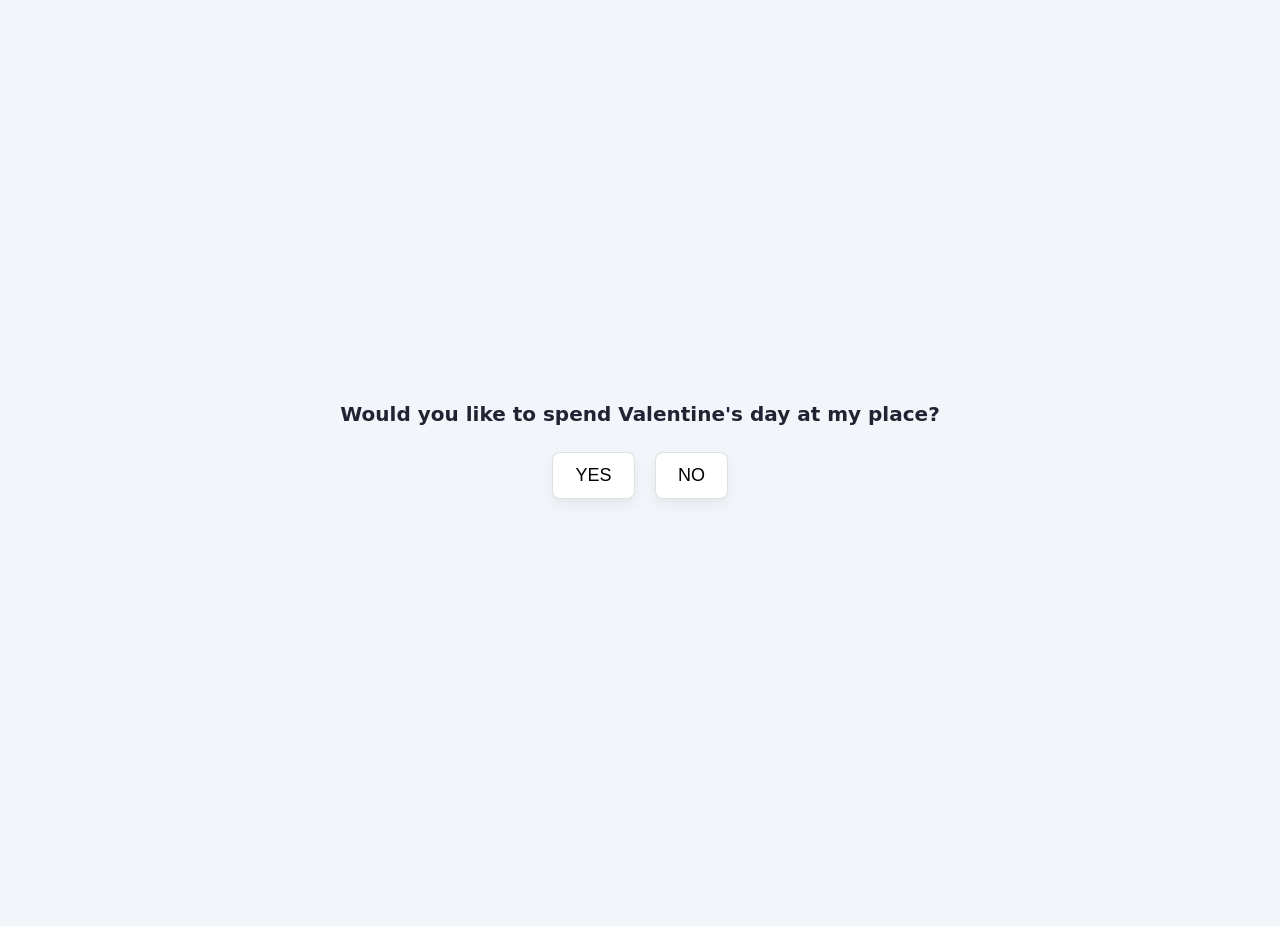
==== index.html @ cee189c0 "TEST 9" ====
<!doctype html>
<html lang="en">
<head>
    <meta charset="utf-8" />
    <meta name="viewport" content="width=device-width,initial-scale=1" />
    <title>Emma</title>
    <style>
        html,body { height:100%; margin:0; }
        body {
            display:flex;
            align-items:center;
            justify-content:center;
            font-family:system-ui,-apple-system,Segoe UI,Roboto,"Helvetica Neue",Arial;
            background:#f2f6fa;
        }

        /* center container */
        .center {
            display:flex;
            gap:20px;
            align-items:center;
            justify-content:center;
        }

        /* make the top-level app stack vertically so the question sits above the buttons */
        #app.center { flex-direction: column; }

        /* question text above the buttons */
        .question {
            font-size:20px;
            font-weight:600;
            color:#223;
            text-align:center;
            margin-bottom:6px;
        }

        /* RSVP button inside the envelope message — smaller and centered */
        #left .envelope-msg .rsvp-btn {
            display: inline-block;
            margin: 0;
            padding: 6px 10px;
            font-size: 13px;
            line-height: 1;
            background: linear-gradient(180deg,#ff4d88,#ff165f);
            color: white;
            border-radius: 8px;
            text-decoration: none;
            font-weight: 700;
            box-shadow: 0 6px 14px rgba(0,0,0,0.12);
            transition: transform 140ms ease, opacity 140ms ease;
            width: max-content;
            text-align: center;
        }
        #left .envelope-msg .rsvp-btn:hover { transform: translateY(-2px); opacity: 0.98; }

        /* next page button placed next to RSVP — secondary style */
        #left .envelope-msg .next-btn {
            display: inline-block;
            margin: 0;
            padding: 6px 10px;
            font-size: 13px;
            line-height: 1;
            background: #fff;
            color: #333;
            border-radius: 8px;
            text-decoration: none;
            font-weight: 700;
            box-shadow: 0 6px 14px rgba(0,0,0,0.06);
            transition: transform 120ms ease, opacity 120ms ease;
            border: 1px solid rgba(0,0,0,0.06);
            cursor: pointer;
        }
        #left .envelope-msg .next-btn:hover { transform: translateY(-2px); }

    /* write-in area hidden by default, revealed when 'Next' is clicked */
    #left .envelope-msg .writein-row { display:none; margin-top:8px; }

    /* compact state: hide all envelope content except the write-in row */
    #left .envelope-msg.compact > :not(.writein-row) { display: none !important; }
    #left .envelope-msg.compact .writein-row { display: block !important; }
        #left .envelope-msg textarea.writein-input {
            width: 80%;
            min-height: 64px;
            resize: vertical;
            padding:8px 10px;
            font-size:13px;
            border-radius:8px;
            border:1px solid rgba(0,0,0,0.08);
            box-shadow: 0 6px 18px rgba(0,0,0,0.04) inset;
            font-family: inherit;
        }

    /* time picker inside the envelope */
    #left .envelope-msg .rsvp-row { display:block; margin:8px auto 0; text-align:center; }

    /* actions (RSVP + Next) side-by-side: RSVP left, Next right */
    #left .envelope-msg .rsvp-actions { display:flex; gap:8px; justify-content:space-between; align-items:center; margin-top:10px; width:100%; }
        #left .envelope-msg label.rsvp-label { display:block; font-size:13px; color:#333; margin-bottom:6px; text-align: left;}
        #left .envelope-msg input[type="time"] {
            display:inline-block;
            padding:6px 10px;
            font-size:13px;
            border-radius:6px;
            border:1px solid rgba(0,0,0,0.12);
            background: white;
            box-shadow: 0 4px 10px rgba(0,0,0,0.04);
        }

        /* tighten list indentation inside the envelope so bullets don't sit too far right */
        #left .envelope-msg ul {
            padding-left: 18px; /* smaller than browser default */
            margin: 8px 0;
            list-style-position: outside;
        }
        #left .envelope-msg li {
            margin-bottom: 6px;
        }

        button {
            padding:12px 22px;
            font-size:18px;
            border-radius:8px;
            border:1px solid rgba(0,0,0,0.12);
            background:white;
            cursor:pointer;
            box-shadow:0 6px 14px rgba(0,0,0,0.06);
        }

        /* left button grow states: will grow as the right button shrinks */
        #left {
            transition: transform 200ms ease;
            position: relative;
            overflow: visible;
        }
        #left.grow-1 { transform: scale(2.00); }
        #left.grow-2 { transform: scale(3.00); }
        #left.grow-3 { transform: scale(4.00); }

    /* when fixed to the center, combine translate + scale so the button truly centers */
    #left.fixed-center { position: fixed !important; left: 50% !important; top: 50% !important; z-index: 9999; }
    #left.fixed-center.grow-1 { transform: translate(-50%, -50%) scale(2.00); }
    #left.fixed-center.grow-2 { transform: translate(-50%, -50%) scale(3.00); }
    #left.fixed-center.grow-3 { transform: translate(-50%, -50%) scale(4.00); }

        /* envelope transform when clicked — improved visuals (flap + paper) */
        #left {
            /* 3D space for flap flip */
            perspective: 800px;
            transform-style: preserve-3d;
        }

        #left.envelope {
            /* stronger, higher-contrast pink gradient */
            background: linear-gradient(180deg,#ff4d88,#ff165f);
            color: white;
            box-shadow: 0 10px 30px rgba(0,0,0,0.12);
        }

        /* flap (top) — flips open with rotateX */
        #left.envelope::before {
            /* brighter flap highlight to contrast with the darker pink */
            content: '';
            position: absolute;
            left: 0;
            top: 0;
            width: 100%;
            height: 52%;
            transform-origin: center top;
            transform: rotateX(0deg);
            transition: transform 450ms cubic-bezier(.2,.8,.2,1);
            pointer-events: none;
            z-index: 3;
            backface-visibility: hidden;
        }
        #left.envelope.open::before {
            transform: rotateX(-180deg) translateY(-6%);
        }

        /* front V fold to suggest envelope shape */
        #left.envelope::after {
            /* more visible V-fold to read as an envelope */
            content: '';
            position: absolute;
            left: 0;
            top: 36%;
            width: 100%;
            height: 64%;
            background: rgba(255,255,255,0.12);
            clip-path: polygon(0 0, 50% 30%, 100% 0, 100% 100%, 0 100%);
            z-index: 2;
            pointer-events: none;
        }

        /* the 'paper' inside the envelope */
        #left .envelope-msg {
            position: absolute;
            left: 50%;
            /* keep the paper lower while closed so it doesn't show as a white box over the fold */
            top: 74%;
            transform: translate(-50%, -10%);
            opacity: 0;
            transition: opacity 300ms ease, transform 300ms ease, top 300ms ease;
            font-weight: 450;
            letter-spacing: 0.2px;
            background: #fffefc; /* slightly warm white */
            color: #111;
            padding: 8px 12px; /* reduced horizontal padding to remove excess whitespace */
            border-radius: 10px;
            width: 92%; /* make the paper take more of the envelope width */
            text-align: center;
            box-shadow: 0 12px 30px rgba(0,0,0,0.18);
            z-index: 1;
            border: 1px solid rgba(0,0,0,0.06);
        }
        #left.envelope.open .envelope-msg {
            opacity: 1;
            top: 60%;
            text-align: left;
            font-size:12px;
            transform: translate(-50%, -42%);
        }

        /* center the paper when the envelope is fixed to the center of the screen */
        #left.fixed-center.envelope.open .envelope-msg {
            left: 50%;
            top: 50%;
            transform: translate(-50%, -50%);
            text-align: left;
        }

        #left .btn-label { display: inline-block; transition: opacity 120ms linear; }
        #left.envelope .btn-label { opacity: 0; }

        /* hide/animate the NO button when needed */
        .hidden {
            opacity: 0;
            transform: scale(0.8);
            pointer-events: none;
            transition: opacity 220ms ease, transform 220ms ease;
        }

        /* tune envelope size/spacing */
        #left.envelope {
            padding: 10px 14px; /* reduced padding so envelope sits closer to the edges */
            min-width: 120px;
            min-height: 72px;
            display: inline-flex;
            align-items: center;
            justify-content: center;
        }

        /* main image (replace src in the HTML to change the image) */
        #mainImage {
            display:block;
            max-width:360px;
            width:100%;
            height:auto;
            border-radius:12px;
            box-shadow:0 8px 24px rgba(0,0,0,0.08);
            margin-bottom:18px;
        }

        /* shrink animation: three visible steps then disappear (using transitions so each click advances)
           also allow smooth teleporting by transitioning left/top when the button becomes fixed */
        #right {
            transition: transform 250ms ease, opacity 250ms ease, left 200ms ease, top 200ms ease;
            will-change: transform, left, top, opacity;
        }

        /* per-click shrink states */
        #right.shrink-1 { transform: scale(0.75); opacity: 1; }
        #right.shrink-2 { transform: scale(0.5);  opacity: 1; }
        #right.shrink-3 { transform: scale(0);    opacity: 0; pointer-events: none; }

        /* full-screen message */
        .message {
            height:100vh;
            display:flex;
            align-items:center;
            justify-content:center;
            font-size:64px;
        }

        /* Responsive adjustments: reduce envelope growth and constrain widths on small screens */
        @media (max-width: 520px) {
            /* cap the envelope size so it doesn't overflow the viewport when scaled */
            #left.envelope { min-width: 150px; padding: 12px 16px; }

            /* make the grow steps much smaller on mobile */
            #left.grow-1 { transform: scale(1.15); }
            #left.grow-2 { transform: scale(1.5); }
            #left.grow-3 { transform: scale(1.9); }

            /* fixed-center variants on mobile */
            #left.fixed-center.grow-1 { transform: translate(-50%, -50%) scale(1.15); }
            #left.fixed-center.grow-2 { transform: translate(-50%, -50%) scale(1.5); }
            #left.fixed-center.grow-3 { transform: translate(-50%, -50%) scale(1.9); }

            /* keep the paper inside the envelope narrower and readable */
            #left .envelope-msg { width: 90%; font-size:13px; }

            /* reduce left/right margin so the envelope can come closer to the edge */
            body { padding: 4px; box-sizing: border-box; }
        }
        /* Rose confetti styles */
        .rose-confetti {
            position: fixed;
            pointer-events: none;
            z-index: 10001;
            will-change: transform, opacity, left, top;
            display: inline-block;
            user-select: none;
            transform-origin: center;
            /* two animations: fall (vertical + fade) and spin/drift */
            animation-name: rose-fall, rose-spin;
            animation-timing-function: cubic-bezier(.22,.9,.35,1), linear;
            animation-iteration-count: 1, infinite;
            animation-fill-mode: forwards;
        }

        @keyframes rose-fall {
            0% { opacity: 1; transform: translateY(0) scale(1); }
            60% { opacity: 1; }
            100% { opacity: 0; transform: translateY(110vh) scale(0.8); }
        }

        @keyframes rose-spin {
            0% { transform: rotate(0deg); }
            100% { transform: rotate(360deg); }
        }
    </style>
</head>
<body>
    <div id="app" class="center">
        <div class="question">Would you like to spend Valentine&apos;s day at my place?</div>
        <div class="center">
            <button id="left" type="button">
                <span class="btn-label">YES</span>
                <div class="envelope-msg"><div class="envelope-body">Dear Emma,<br><br>Agenda:<ul><li>Sushi Making</li><li>Tiramisu Lesson</li><li>Lego's</li><li>Jackbox</li><li>Movie Night</li></ul><br><span style="font-weight:600; display:block; margin-top:8px;">-Dylan</span></div>
                    <div class="rsvp-row">
                        <label class="rsvp-label" for="rsvp-time">Arrival time<br>(Feb 14, 2026):</label>
                        <input id="rsvp-time" type="time" name="rsvp-time" />
                    </div>
                    <div class="rsvp-actions">
                        <a class="rsvp-btn" href="mailto:dylan.scheidegg123@gmail.com?subject=Valentine%27s%20Day%20RSVP" target="_blank" rel="noopener">RSVP</a>
                        <a class="next-btn" href="#" role="button">Next</a>
                    </div>

                    <div class="writein-row" style="display:none">
                        <label class="rsvp-label" for="write-in">Write-in (optional):</label>
                        <textarea id="write-in" class="writein-input" placeholder="Add a note or special request..."></textarea>
                        <div class="writein-actions" style="margin-top:8px; display:flex; gap:8px; justify-content:space-between; align-items:center;">
                            <a class="back-btn next-btn" href="#" role="button">Back</a>
                            <a
                                class="rsvp-btn"
                                href="mailto:dylan.scheidegg123@gmail.com
                                    ?subject=Valentine%27s%20Day%20RSVP
                                    &body=Hi%20Dylan%2C%0A%0AI%27m%20in%20for%20Valentine%27s%20Day.%0A%0ALet%20me%20know%20the%20details.%0A"
                                target="_blank"
                                rel="noopener"
                                >
                                RSVP
                            </a>
                        </div>
                    </div>
                    
                </div>
            </button>
            <button id="right" type="button">NO</button>
        </div>
    </div>

    <script>
        const rightBtn = document.getElementById('right');
        const leftBtn = document.getElementById('left');
        const app = document.getElementById('app');

        // Left button: first click turns it into an envelope and hides NO; subsequent clicks toggle open/close
        leftBtn.addEventListener('click', (ev) => {
            // If not yet an envelope, initialize envelope state and hide NO
            if (!leftBtn.classList.contains('envelope')) {

                // remove the NO button from the DOM immediately so YES can grow
                if (rightBtn && rightBtn.parentNode) rightBtn.parentNode.removeChild(rightBtn);

                // remove the question text so the envelope can center on the page
                const q = document.querySelector('.question');
                if (q && q.parentNode) q.parentNode.removeChild(q);

                // make the left button look like an envelope
                leftBtn.classList.add('envelope');

                // fix the envelope to the center of the viewport and ensure it always goes to the max grow state
                leftBtn.classList.add('fixed-center');
                leftBtn.classList.remove('grow-1', 'grow-2', 'grow-3');
                leftBtn.classList.add('grow-3');

                return;
            }

            // already an envelope -> ensure NO is gone, remove question, fix to center, grow to max, then toggle open/close
            if (rightBtn && rightBtn.parentNode) rightBtn.parentNode.removeChild(rightBtn);

            const q2 = document.querySelector('.question');
            if (q2 && q2.parentNode) q2.parentNode.removeChild(q2);

            // keep the envelope fixed to the center
            leftBtn.classList.add('fixed-center');

            leftBtn.classList.remove('grow-1', 'grow-2', 'grow-3');
            leftBtn.classList.add('grow-3');
            leftBtn.classList.toggle('open');
        });

        // Track how many times the right button was clicked
        let rightClicks = 0;

        rightBtn.addEventListener('click', () => {
            // ignore further clicks after the button has been removed
            if (rightClicks >= 3) return;

            rightClicks += 1;

            // remove any previous shrink classes and add the new one
            rightBtn.classList.remove('shrink-1', 'shrink-2', 'shrink-3');
            rightBtn.classList.add(`shrink-${rightClicks}`);

            // teleport the button to a random position in the viewport
            (function teleport(btn) {
                const vw = Math.max(document.documentElement.clientWidth, window.innerWidth || 0);
                const vh = Math.max(document.documentElement.clientHeight, window.innerHeight || 0);
                const rect = btn.getBoundingClientRect();

                // small padding so the button doesn't stick to the edges
                const pad = 12;
                const maxLeft = Math.max(0, vw - rect.width - pad);
                const maxTop = Math.max(0, vh - rect.height - pad);

                const targetLeft = Math.floor(pad + Math.random() * maxLeft);
                const targetTop = Math.floor(pad + Math.random() * maxTop);

                // convert current absolute position for a smooth jump-to-new-position animation
                // switch to fixed positioning so it's positioned relative to the viewport
                const currentLeft = rect.left;
                const currentTop = rect.top;

                // apply initial fixed position at current location to avoid layout jump
                btn.style.position = 'fixed';
                btn.style.left = `${currentLeft}px`;
                btn.style.top = `${currentTop}px`;

                // force a frame so the browser registers the starting position
                requestAnimationFrame(() => {
                    // animate to the new random position
                    btn.style.left = `${targetLeft}px`;
                    btn.style.top = `${targetTop}px`;
                });
            })(rightBtn);

            // make the left (YES) button grow in steps to mirror the right button shrinking
            leftBtn.classList.remove('grow-1', 'grow-2', 'grow-3');
            leftBtn.classList.add(`grow-${rightClicks}`);

            // No final message needed when NO disappears; the shrink classes and pointer-events handle visibility.
        });

            // RSVP time picker + write-in -> swap actions <-> writein row and update mailto for the currently visible RSVP button
            (function bindRsvpTime() {
                const timeInput = document.getElementById('rsvp-time');
                const nextBtn = document.querySelector('.next-btn');
                const rsvpActions = document.querySelector('.rsvp-actions');
                const writeInRow = document.querySelector('.writein-row');
                const writeInInput = document.getElementById('write-in');
                const baseTo = 'dylan.scheidegg123@gmail.com';
                const dateText = 'Feb 14, 2026';

                if (!timeInput || !rsvpActions || !writeInRow) return;

                function formatTo12Hour(t) {
                    if (!t) return '';
                    const parts = t.split(':');
                    if (parts.length < 2) return t;
                    let hh = parseInt(parts[0], 10);
                    const mm = parts[1];
                    const ampm = hh >= 12 ? 'PM' : 'AM';
                    hh = hh % 12;
                    if (hh === 0) hh = 12;
                    return `${hh}:${mm} ${ampm}`;
                }

                function updateHref() {
                    // always target the currently visible RSVP button
                    const rsvpLink = document.querySelector('.rsvp-btn');
                    if (!rsvpLink) return;

                    const t = timeInput.value; // format HH:MM (24-hour)
                    let subject = `Valentine's Day RSVP - ${dateText}`;
                    let bodyParts = [];

                    if (t) {
                        const friendly = formatTo12Hour(t);
                        subject += ` at ${friendly}`;
                        bodyParts.push(`Arrival time: ${friendly}`);
                    } else {
                        bodyParts.push('Arrival time: (not specified)');
                    }

                    const writeText = writeInInput ? writeInInput.value.trim() : '';
                    if (writeText) bodyParts.push('Note: ' + writeText);

                    let body = `Hi Dylan,\r\n\r\nI'd like to RSVP for ${dateText}.\r\n`;
                    body += bodyParts.join('\r\n');
                    body += '\r\n\r\nThanks,\r\n(Your name)';

                    const href = `mailto:${baseTo}?subject=${encodeURIComponent(subject)}&body=${encodeURIComponent(body)}`;
                    rsvpLink.setAttribute('href', href);
                }

                // initialize
                updateHref();

                // prevent interactive controls from bubbling to the envelope button
                ['click','mousedown','touchstart','focus'].forEach(evt => {
                    timeInput.addEventListener(evt, (e) => e.stopPropagation());
                    if (writeInInput) writeInInput.addEventListener(evt, (e) => e.stopPropagation());
                    if (nextBtn) nextBtn.addEventListener(evt, (e) => e.stopPropagation());
                });

                // Next -> switch envelope into compact state (show only write-in row)
                const envelopeMsg = document.querySelector('#left .envelope-msg');
                if (nextBtn && envelopeMsg) {
                    nextBtn.addEventListener('click', (e) => {
                        e.stopPropagation();
                        envelopeMsg.classList.add('compact');
                        // ensure write-in row is visible and focus textarea
                        writeInRow.style.display = 'block';
                        if (writeInInput) writeInInput.focus();
                    });
                }

                // Back button inside writeInRow - exit compact state and restore full message
                const backBtn = writeInRow.querySelector('.back-btn');
                if (backBtn && envelopeMsg) {
                    backBtn.addEventListener('click', (e) => {
                        e.preventDefault();
                        e.stopPropagation();
                        envelopeMsg.classList.remove('compact');
                        // hide the write-in area and remove focus from the textarea
                        try { writeInRow.style.display = 'none'; } catch (err) { /* ignore */ }
                        if (writeInInput) writeInInput.blur();
                        // small delay to allow DOM/CSS to settle then update href
                        setTimeout(() => updateHref(), 10);
                    });
                }

                // update as user edits
                timeInput.addEventListener('input', updateHref);
                if (writeInInput) writeInInput.addEventListener('input', updateHref);

                // delegated: ensure latest value is applied right before opening mail client and don't let the click toggle the envelope
                document.addEventListener('click', (e) => {
                    const target = e.target;
                    if (target && target.classList && target.classList.contains('rsvp-btn')) {
                        e.stopPropagation();
                        updateHref();
                    }
                }, true);
            })();

        // Helper: remove near-white background from an <img> by drawing it to a canvas
        // - img: HTMLImageElement
        // - tolerance: 0..255 (pixels with r,g,b >= tolerance will be made transparent)
        function removeWhiteBackground(img, tolerance = 250) {
            // Create a canvas at image's natural size
            const canvas = document.createElement('canvas');
            const w = img.naturalWidth || img.width;
            const h = img.naturalHeight || img.height;
            if (!w || !h) return;
            canvas.width = w;
            canvas.height = h;
            const ctx = canvas.getContext('2d');

            // If the image is cross-origin without CORS headers, this will throw when reading pixels
            ctx.drawImage(img, 0, 0, w, h);

            // Try reading pixel data
            let imageData;
            try {
                imageData = ctx.getImageData(0, 0, w, h);
            } catch (e) {
                // canvas is tainted (CORS) or another error; rethrow so caller can handle/log
                throw e;
            }

            const data = imageData.data;
            const t = Math.max(0, Math.min(255, tolerance));

            // Iterate pixels and make near-white pixels transparent
            for (let i = 0; i < data.length; i += 4) {
                const r = data[i];
                const g = data[i + 1];
                const b = data[i + 2];
                const a = data[i + 3];

                // only affect sufficiently opaque pixels
                if (a > 10 && r >= t && g >= t && b >= t) {
                    data[i + 3] = 0; // set alpha to 0
                }
            }

            ctx.putImageData(imageData, 0, 0);

            // Replace the image src with the processed data URL (PNG preserves alpha)
            img.src = canvas.toDataURL('image/png');
        }

        // --- Confetti-style petals (roses & hearts) ---
        // Create many small pieces that behave like confetti: initial burst, gravity, wind, sway and spin
        function launchRoses(count = 48) {
            const emojis = ['🌹', '💖', '💘', '🌺', '💕', '🌸'];
            const colors = ['#ff2d6f', '#b83df6', '#ff9ac1', '#ffdaea'];
            const container = document.body;

            const vw = Math.max(document.documentElement.clientWidth, window.innerWidth || 0);
            const vh = Math.max(document.documentElement.clientHeight, window.innerHeight || 0);
            const centerX = vw / 2;
            const baseY = Math.max(8, vh * 0.45);

            for (let i = 0; i < count; i++) {
                const span = document.createElement('span');
                span.className = 'rose-confetti';
                span.textContent = emojis[Math.floor(Math.random() * emojis.length)];

                // initial position near envelope center
                const startX = Math.max(8, Math.min(vw - 24, centerX + (Math.random() - 0.5) * (vw * 0.18)));
                const startY = baseY + (Math.random() - 0.5) * 60;

                // initial velocity (throw outward/upward)
                const angle = -Math.PI / 2 + (Math.random() - 0.5) * Math.PI / 1.4; // mostly upward
                const speed = 300 + Math.random() * 700; // px/sec
                let vx = Math.cos(angle) * speed;
                let vy = Math.sin(angle) * speed;

                // gravity and wind
                const gravity = 900 + Math.random() * 600; // px/sec^2
                const wind = (Math.random() - 0.5) * 120; // px/sec average horizontal drift

                // spin and sway
                const spin = (Math.random() - 0.5) * 720; // deg/sec
                const swayFreq = 2 + Math.random() * 6;
                const swayAmp = 8 + Math.random() * 18;
                const swayPhase = Math.random() * Math.PI * 2;

                // visual
                const baseSize = 10 + Math.random() * 26;
                const initScale = 0.7 + Math.random() * 1.1;
                const initialRotate = Math.floor(Math.random() * 360);
                span.style.position = 'fixed';
                span.style.left = '0px';
                span.style.top = '0px';
                span.style.pointerEvents = 'none';
                span.style.zIndex = '10001';
                span.style.fontSize = `${baseSize}px`;
                span.style.transform = `translate(${startX}px, ${startY}px) rotate(${initialRotate}deg) scale(${initScale})`;
                span.style.textShadow = `0 1px 4px ${colors[Math.floor(Math.random() * colors.length)]}55`;
                span.style.willChange = 'transform, opacity';
                span.style.animation = 'none'; // disable old CSS animation

                container.appendChild(span);

                const birth = performance.now() + Math.random() * 120; // slight stagger

                function frame(now) {
                    const t = (now - birth) / 1000; // seconds
                    if (t < 0) {
                        requestAnimationFrame(frame);
                        return;
                    }

                    // integrate position
                    const x = startX + vx * t + wind * t;
                    const y = startY + vy * t + 0.5 * gravity * t * t;

                    // small air resistance reduces horizontal speed over time
                    // (approximate) damp vx slightly
                    // but we don't mutate vx across frames here to keep deterministic math per t

                    // sway and rotation
                    const sway = Math.sin(t * swayFreq + swayPhase) * swayAmp;
                    const rot = initialRotate + spin * t + Math.sin(t * 6 + swayPhase) * 12;
                    const sc = initScale * (1 - Math.min(0.6, t * 0.08));

                    span.style.transform = `translate(${x + sway}px, ${y}px) rotate(${rot}deg) scale(${sc})`;

                    // fade out as it falls past ~60% of screen or near bottom
                    const fadeStart = vh * 0.55;
                    const opacity = y < fadeStart ? 1 : Math.max(0, 1 - (y - fadeStart) / (vh * 0.6));
                    span.style.opacity = opacity;

                    if (y < vh + 140 && opacity > 0.02) {
                        requestAnimationFrame(frame);
                    } else {
                        if (span && span.parentNode) span.parentNode.removeChild(span);
                    }
                }

                requestAnimationFrame(frame);
            }
        }

        // Hook into envelope open event: when envelope gains the 'open' class, launch roses
        (function bindEnvelopeRoses() {
            const left = document.getElementById('left');
            if (!left) return;

            // Observe class changes on the left button to trigger confetti when it opens
            const obs = new MutationObserver((mutations) => {
                for (const m of mutations) {
                    if (m.type === 'attributes' && m.attributeName === 'class') {
                        const isOpen = left.classList.contains('open');
                        if (isOpen) {
                            // Launch a burst of roses when opened
                            launchRoses(28);
                        }
                    }
                }
            });

            obs.observe(left, { attributes: true, attributeFilter: ['class'] });
        })();
    </script>
</body>
</html>
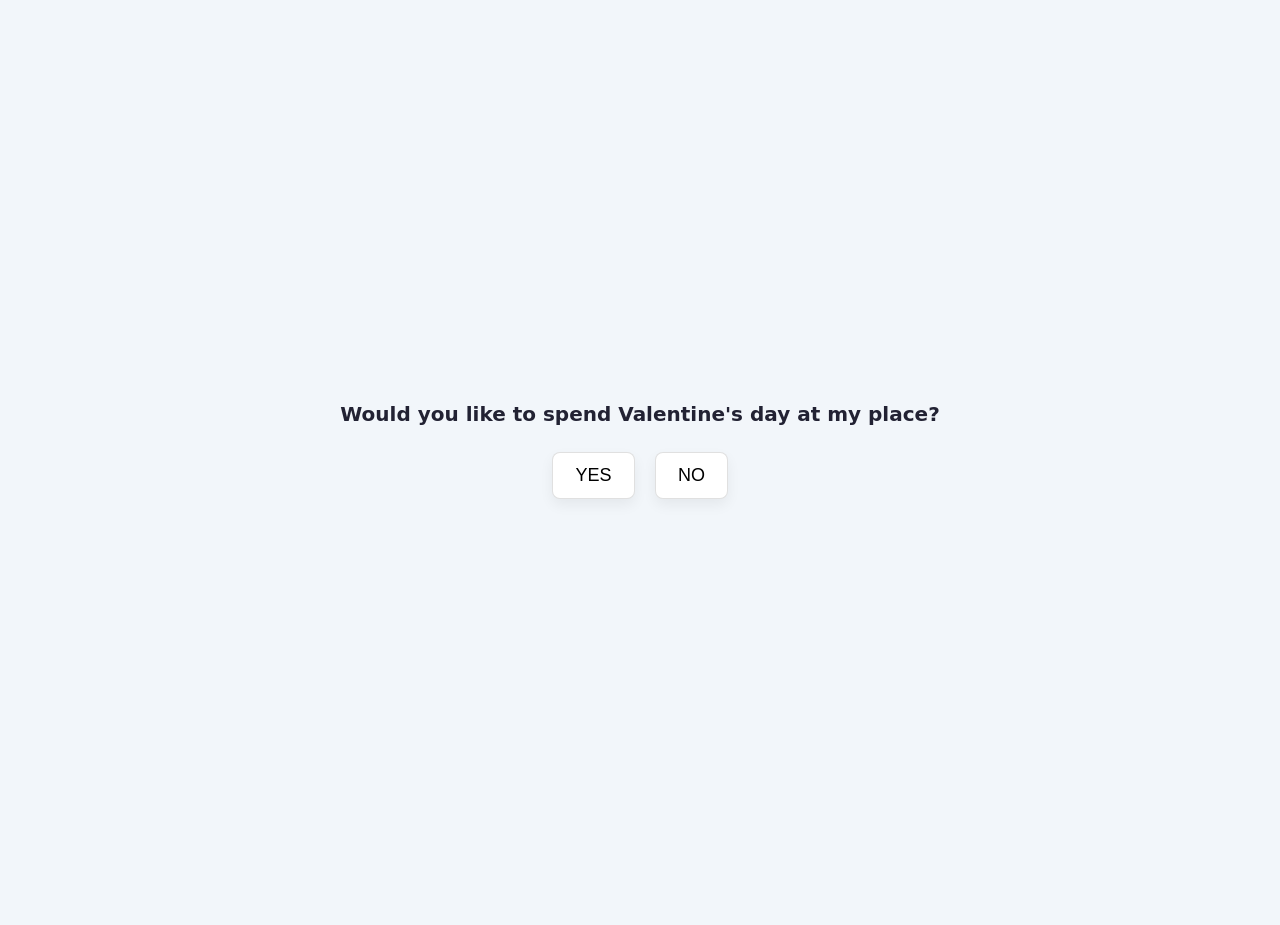
==== commit 3618bd2b: "TEST 7 Revert" ====
--- a/index.html
+++ b/index.html
@@ -36,8 +36,8 @@
 
         /* RSVP button inside the envelope message — smaller and centered */
         #left .envelope-msg .rsvp-btn {
-            display: inline-block;
-            margin: 0;
+            display: block;
+            margin: 10px auto 0;
             padding: 6px 10px;
             font-size: 13px;
             line-height: 1;
@@ -53,52 +53,12 @@
         }
         #left .envelope-msg .rsvp-btn:hover { transform: translateY(-2px); opacity: 0.98; }
 
-        /* next page button placed next to RSVP — secondary style */
-        #left .envelope-msg .next-btn {
-            display: inline-block;
-            margin: 0;
-            padding: 6px 10px;
-            font-size: 13px;
-            line-height: 1;
-            background: #fff;
-            color: #333;
-            border-radius: 8px;
-            text-decoration: none;
-            font-weight: 700;
-            box-shadow: 0 6px 14px rgba(0,0,0,0.06);
-            transition: transform 120ms ease, opacity 120ms ease;
-            border: 1px solid rgba(0,0,0,0.06);
-            cursor: pointer;
-        }
-        #left .envelope-msg .next-btn:hover { transform: translateY(-2px); }
-
-    /* write-in area hidden by default, revealed when 'Next' is clicked */
-    #left .envelope-msg .writein-row { display:none; margin-top:8px; }
-
-    /* compact state: hide all envelope content except the write-in row */
-    #left .envelope-msg.compact > :not(.writein-row) { display: none !important; }
-    #left .envelope-msg.compact .writein-row { display: block !important; }
-        #left .envelope-msg textarea.writein-input {
-            width: 80%;
-            min-height: 64px;
-            resize: vertical;
-            padding:8px 10px;
-            font-size:13px;
-            border-radius:8px;
-            border:1px solid rgba(0,0,0,0.08);
-            box-shadow: 0 6px 18px rgba(0,0,0,0.04) inset;
-            font-family: inherit;
-        }
-
-    /* time picker inside the envelope */
-    #left .envelope-msg .rsvp-row { display:block; margin:8px auto 0; text-align:center; }
-
-    /* actions (RSVP + Next) side-by-side: RSVP left, Next right */
-    #left .envelope-msg .rsvp-actions { display:flex; gap:8px; justify-content:space-between; align-items:center; margin-top:10px; width:100%; }
-        #left .envelope-msg label.rsvp-label { display:block; font-size:13px; color:#333; margin-bottom:6px; text-align: left;}
+        /* time picker inside the envelope */
+        #left .envelope-msg .rsvp-row { display:block; margin:8px auto 0; text-align:center; }
+        #left .envelope-msg label.rsvp-label { display:block; font-size:13px; color:#333; margin-bottom:6px; }
         #left .envelope-msg input[type="time"] {
             display:inline-block;
-            padding:6px 10px;
+            padding:6px 8px;
             font-size:13px;
             border-radius:6px;
             border:1px solid rgba(0,0,0,0.12);
@@ -336,35 +296,13 @@
         <div class="center">
             <button id="left" type="button">
                 <span class="btn-label">YES</span>
-                <div class="envelope-msg"><div class="envelope-body">Dear Emma,<br><br>Agenda:<ul><li>Sushi Making</li><li>Tiramisu Lesson</li><li>Lego's</li><li>Jackbox</li><li>Movie Night</li></ul><br><span style="font-weight:600; display:block; margin-top:8px;">-Dylan</span></div>
+                <span class="envelope-msg">Dear Emma,<br><br>Agenda:<ul><li>Sushi Making</li><li>Tiramisu Lesson</li><li>Lego's</li><li>Jackbox</li><li>Movie Night</li></ul><br><span style="font-weight:600; display:block; margin-top:8px;">-Dylan</span>
                     <div class="rsvp-row">
-                        <label class="rsvp-label" for="rsvp-time">Arrival time<br>(Feb 14, 2026):</label>
+                        <label class="rsvp-label" for="rsvp-time">Arrival time (Feb 14, 2026):</label>
                         <input id="rsvp-time" type="time" name="rsvp-time" />
                     </div>
-                    <div class="rsvp-actions">
-                        <a class="rsvp-btn" href="mailto:dylan.scheidegg123@gmail.com?subject=Valentine%27s%20Day%20RSVP" target="_blank" rel="noopener">RSVP</a>
-                        <a class="next-btn" href="#" role="button">Next</a>
-                    </div>
-
-                    <div class="writein-row" style="display:none">
-                        <label class="rsvp-label" for="write-in">Write-in (optional):</label>
-                        <textarea id="write-in" class="writein-input" placeholder="Add a note or special request..."></textarea>
-                        <div class="writein-actions" style="margin-top:8px; display:flex; gap:8px; justify-content:space-between; align-items:center;">
-                            <a class="back-btn next-btn" href="#" role="button">Back</a>
-                            <a
-                                class="rsvp-btn"
-                                href="mailto:dylan.scheidegg123@gmail.com
-                                    ?subject=Valentine%27s%20Day%20RSVP
-                                    &body=Hi%20Dylan%2C%0A%0AI%27m%20in%20for%20Valentine%27s%20Day.%0A%0ALet%20me%20know%20the%20details.%0A"
-                                target="_blank"
-                                rel="noopener"
-                                >
-                                RSVP
-                            </a>
-                        </div>
-                    </div>
-                    
-                </div>
+                    <a class="rsvp-btn" href="mailto:dylan.scheidegg123@gmail.com?subject=Valentine%27s%20Day%20RSVP" target="_blank" rel="noopener">RSVP</a>
+                </span>
             </button>
             <button id="right" type="button">NO</button>
         </div>
@@ -464,20 +402,18 @@
             // No final message needed when NO disappears; the shrink classes and pointer-events handle visibility.
         });
 
-            // RSVP time picker + write-in -> swap actions <-> writein row and update mailto for the currently visible RSVP button
+            // RSVP time picker -> update mailto subject to include Feb 14, 2026 and selected time
             (function bindRsvpTime() {
                 const timeInput = document.getElementById('rsvp-time');
-                const nextBtn = document.querySelector('.next-btn');
-                const rsvpActions = document.querySelector('.rsvp-actions');
-                const writeInRow = document.querySelector('.writein-row');
-                const writeInInput = document.getElementById('write-in');
+                const rsvpLink = document.querySelector('.rsvp-btn');
                 const baseTo = 'dylan.scheidegg123@gmail.com';
                 const dateText = 'Feb 14, 2026';
 
-                if (!timeInput || !rsvpActions || !writeInRow) return;
+                if (!rsvpLink || !timeInput) return;
 
                 function formatTo12Hour(t) {
                     if (!t) return '';
+                    // t expected in HH:MM (24-hour) format from <input type="time">
                     const parts = t.split(':');
                     if (parts.length < 2) return t;
                     let hh = parseInt(parts[0], 10);
@@ -489,82 +425,30 @@
                 }
 
                 function updateHref() {
-                    // always target the currently visible RSVP button
-                    const rsvpLink = document.querySelector('.rsvp-btn');
-                    if (!rsvpLink) return;
-
                     const t = timeInput.value; // format HH:MM (24-hour)
                     let subject = `Valentine's Day RSVP - ${dateText}`;
-                    let bodyParts = [];
-
                     if (t) {
+                        // convert to 12-hour time with AM/PM for readability
                         const friendly = formatTo12Hour(t);
                         subject += ` at ${friendly}`;
-                        bodyParts.push(`Arrival time: ${friendly}`);
-                    } else {
-                        bodyParts.push('Arrival time: (not specified)');
                     }
-
-                    const writeText = writeInInput ? writeInInput.value.trim() : '';
-                    if (writeText) bodyParts.push('Note: ' + writeText);
-
-                    let body = `Hi Dylan,\r\n\r\nI'd like to RSVP for ${dateText}.\r\n`;
-                    body += bodyParts.join('\r\n');
-                    body += '\r\n\r\nThanks,\r\n(Your name)';
-
-                    const href = `mailto:${baseTo}?subject=${encodeURIComponent(subject)}&body=${encodeURIComponent(body)}`;
+                    const href = `mailto:${baseTo}?subject=${encodeURIComponent(subject)}`;
                     rsvpLink.setAttribute('href', href);
                 }
 
                 // initialize
                 updateHref();
 
-                // prevent interactive controls from bubbling to the envelope button
+                // stop clicks on the time input or RSVP link from bubbling up to the parent button
                 ['click','mousedown','touchstart','focus'].forEach(evt => {
                     timeInput.addEventListener(evt, (e) => e.stopPropagation());
-                    if (writeInInput) writeInInput.addEventListener(evt, (e) => e.stopPropagation());
-                    if (nextBtn) nextBtn.addEventListener(evt, (e) => e.stopPropagation());
                 });
 
-                // Next -> switch envelope into compact state (show only write-in row)
-                const envelopeMsg = document.querySelector('#left .envelope-msg');
-                if (nextBtn && envelopeMsg) {
-                    nextBtn.addEventListener('click', (e) => {
-                        e.stopPropagation();
-                        envelopeMsg.classList.add('compact');
-                        // ensure write-in row is visible and focus textarea
-                        writeInRow.style.display = 'block';
-                        if (writeInInput) writeInInput.focus();
-                    });
-                }
-
-                // Back button inside writeInRow - exit compact state and restore full message
-                const backBtn = writeInRow.querySelector('.back-btn');
-                if (backBtn && envelopeMsg) {
-                    backBtn.addEventListener('click', (e) => {
-                        e.preventDefault();
-                        e.stopPropagation();
-                        envelopeMsg.classList.remove('compact');
-                        // hide the write-in area and remove focus from the textarea
-                        try { writeInRow.style.display = 'none'; } catch (err) { /* ignore */ }
-                        if (writeInInput) writeInInput.blur();
-                        // small delay to allow DOM/CSS to settle then update href
-                        setTimeout(() => updateHref(), 10);
-                    });
-                }
-
-                // update as user edits
+                // update as user picks a time
                 timeInput.addEventListener('input', updateHref);
-                if (writeInInput) writeInInput.addEventListener('input', updateHref);
-
-                // delegated: ensure latest value is applied right before opening mail client and don't let the click toggle the envelope
-                document.addEventListener('click', (e) => {
-                    const target = e.target;
-                    if (target && target.classList && target.classList.contains('rsvp-btn')) {
-                        e.stopPropagation();
-                        updateHref();
-                    }
-                }, true);
+
+                // ensure latest value is applied right before opening mail client and don't let the click toggle the envelope
+                rsvpLink.addEventListener('click', (e) => { e.stopPropagation(); updateHref(); });
             })();
 
         // Helper: remove near-white background from an <img> by drawing it to a canvas
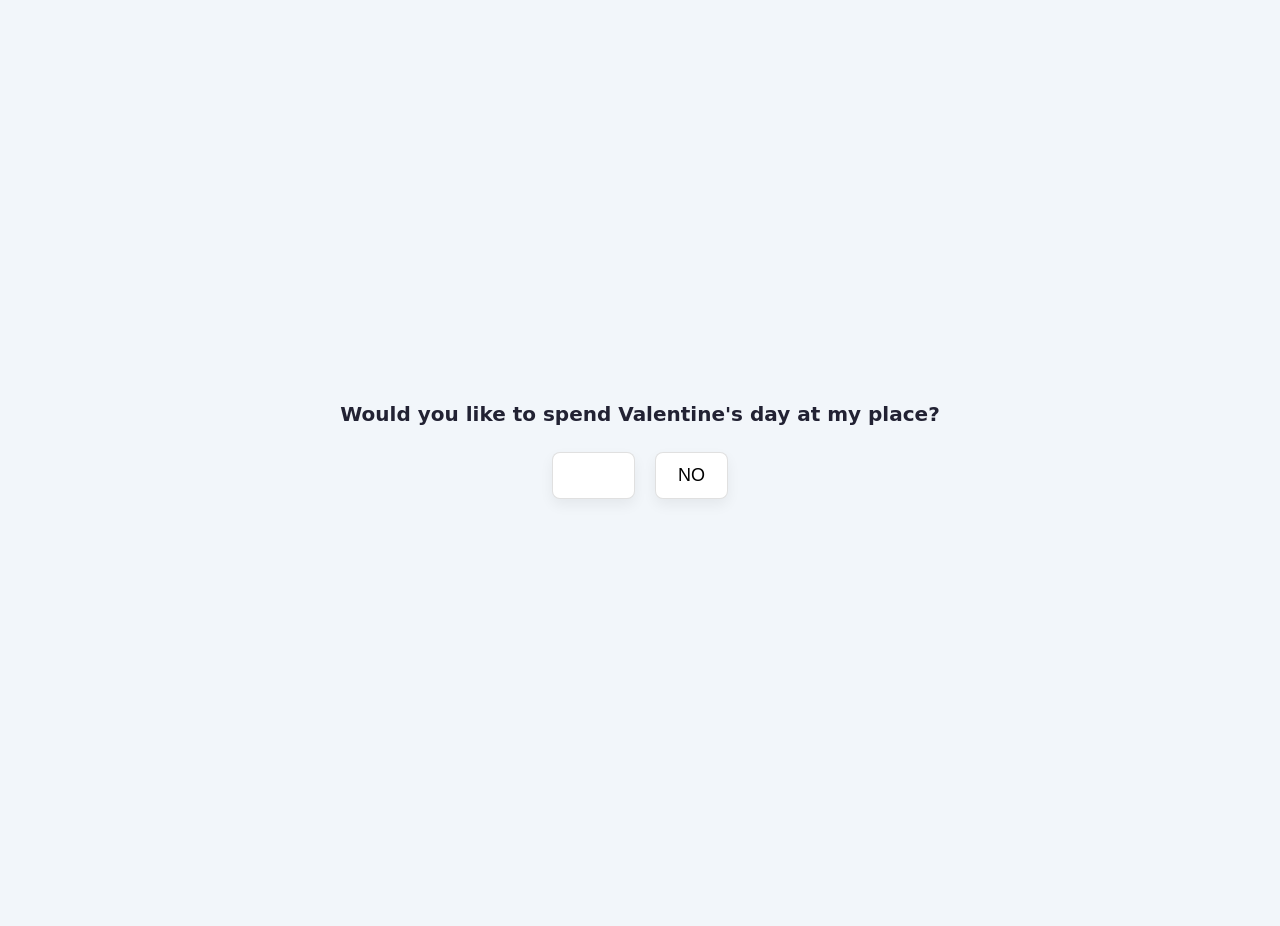
==== commit eb28c16a: "TEST 8 Revert" ====
--- a/index.html
+++ b/index.html
@@ -36,8 +36,8 @@
 
         /* RSVP button inside the envelope message — smaller and centered */
         #left .envelope-msg .rsvp-btn {
-            display: block;
-            margin: 10px auto 0;
+            display: inline-block;
+            margin: 0;
             padding: 6px 10px;
             font-size: 13px;
             line-height: 1;
@@ -53,12 +53,52 @@
         }
         #left .envelope-msg .rsvp-btn:hover { transform: translateY(-2px); opacity: 0.98; }
 
-        /* time picker inside the envelope */
-        #left .envelope-msg .rsvp-row { display:block; margin:8px auto 0; text-align:center; }
-        #left .envelope-msg label.rsvp-label { display:block; font-size:13px; color:#333; margin-bottom:6px; }
+        /* next page button placed next to RSVP — secondary style */
+        #left .envelope-msg .next-btn {
+            display: inline-block;
+            margin: 0;
+            padding: 6px 10px;
+            font-size: 13px;
+            line-height: 1;
+            background: #fff;
+            color: #333;
+            border-radius: 8px;
+            text-decoration: none;
+            font-weight: 700;
+            box-shadow: 0 6px 14px rgba(0,0,0,0.06);
+            transition: transform 120ms ease, opacity 120ms ease;
+            border: 1px solid rgba(0,0,0,0.06);
+            cursor: pointer;
+        }
+        #left .envelope-msg .next-btn:hover { transform: translateY(-2px); }
+
+    /* write-in area hidden by default, revealed when 'Next' is clicked */
+    #left .envelope-msg .writein-row { display:none; margin-top:8px; }
+
+    /* compact state: hide all envelope content except the write-in row */
+    #left .envelope-msg.compact > :not(.writein-row) { display: none !important; }
+    #left .envelope-msg.compact .writein-row { display: block !important; }
+        #left .envelope-msg textarea.writein-input {
+            width: 80%;
+            min-height: 64px;
+            resize: vertical;
+            padding:8px 10px;
+            font-size:13px;
+            border-radius:8px;
+            border:1px solid rgba(0,0,0,0.08);
+            box-shadow: 0 6px 18px rgba(0,0,0,0.04) inset;
+            font-family: inherit;
+        }
+
+    /* time picker inside the envelope */
+    #left .envelope-msg .rsvp-row { display:block; margin:8px auto 0; text-align:center; }
+
+    /* actions (RSVP + Next) side-by-side: RSVP left, Next right */
+    #left .envelope-msg .rsvp-actions { display:flex; gap:8px; justify-content:space-between; align-items:center; margin-top:10px; width:100%; }
+        #left .envelope-msg label.rsvp-label { display:block; font-size:13px; color:#333; margin-bottom:6px; text-align: left;}
         #left .envelope-msg input[type="time"] {
             display:inline-block;
-            padding:6px 8px;
+            padding:6px 10px;
             font-size:13px;
             border-radius:6px;
             border:1px solid rgba(0,0,0,0.12);
@@ -296,13 +336,35 @@
         <div class="center">
             <button id="left" type="button">
                 <span class="btn-label">YES</span>
-                <span class="envelope-msg">Dear Emma,<br><br>Agenda:<ul><li>Sushi Making</li><li>Tiramisu Lesson</li><li>Lego's</li><li>Jackbox</li><li>Movie Night</li></ul><br><span style="font-weight:600; display:block; margin-top:8px;">-Dylan</span>
+                <div class="envelope-msg"><div class="envelope-body">Dear Emma,<br><br>Agenda:<ul><li>Sushi Making</li><li>Tiramisu Lesson</li><li>Lego's</li><li>Jackbox</li><li>Movie Night</li></ul><br><span style="font-weight:600; display:block; margin-top:8px;">-Dylan</span></div>
                     <div class="rsvp-row">
-                        <label class="rsvp-label" for="rsvp-time">Arrival time (Feb 14, 2026):</label>
+                        <label class="rsvp-label" for="rsvp-time">Arrival time<br>(Feb 14, 2026):</label>
                         <input id="rsvp-time" type="time" name="rsvp-time" />
                     </div>
-                    <a class="rsvp-btn" href="mailto:dylan.scheidegg123@gmail.com?subject=Valentine%27s%20Day%20RSVP" target="_blank" rel="noopener">RSVP</a>
-                </span>
+                    <div class="rsvp-actions">
+                        <a class="rsvp-btn" href="mailto:dylan.scheidegg123@gmail.com?subject=Valentine%27s%20Day%20RSVP" target="_blank" rel="noopener">RSVP</a>
+                        <a class="next-btn" href="#" role="button">Next</a>
+                    </div>
+
+                    <div class="writein-row" style="display:none">
+                        <label class="rsvp-label" for="write-in">Write-in (optional):</label>
+                        <textarea id="write-in" class="writein-input" placeholder="Add a note or special request..."></textarea>
+                        <div class="writein-actions" style="margin-top:8px; display:flex; gap:8px; justify-content:space-between; align-items:center;">
+                            <a class="back-btn next-btn" href="#" role="button">Back</a>
+                            <a
+                                class="rsvp-btn"
+                                href="mailto:dylan.scheidegg123@gmail.com
+                                    ?subject=Valentine%27s%20Day%20RSVP
+                                    &body=Hi%20Dylan%2C%0A%0AI%27m%20in%20for%20Valentine%27s%20Day.%0A%0ALet%20me%20know%20the%20details.%0A"
+                                target="_blank"
+                                rel="noopener"
+                                >
+                                RSVP
+                            </a>
+                        </div>
+                    </div>
+                    
+                </div>
             </button>
             <button id="right" type="button">NO</button>
         </div>
@@ -402,53 +464,96 @@
             // No final message needed when NO disappears; the shrink classes and pointer-events handle visibility.
         });
 
-            // RSVP time picker -> update mailto subject to include Feb 14, 2026 and selected time
+            // RSVP time picker + write-in -> swap actions <-> writein row and update mailto for the currently visible RSVP button
             (function bindRsvpTime() {
-                const timeInput = document.getElementById('rsvp-time');
-                const rsvpLink = document.querySelector('.rsvp-btn');
-                const baseTo = 'dylan.scheidegg123@gmail.com';
+                const timeInput   = document.getElementById('rsvp-time');
+                const writeInRow  = document.querySelector('.writein-row');
+                const writeInInput= document.getElementById('write-in');
+
+                const rsvpMain    = document.getElementById('rsvp-main');
+                const rsvpWriteIn = document.getElementById('rsvp-writein');
+
+                const envelopeMsg = document.querySelector('#left .envelope-msg');
+                const nextBtn     = envelopeMsg ? envelopeMsg.querySelector('.rsvp-actions .next-btn') : null;
+                const backBtn     = envelopeMsg ? envelopeMsg.querySelector('.writein-actions .back-btn') : null;
+
+                const baseTo   = 'dylan.scheidegg123@gmail.com';
                 const dateText = 'Feb 14, 2026';
 
-                if (!rsvpLink || !timeInput) return;
+                if (!timeInput || !envelopeMsg || !rsvpMain || !rsvpWriteIn) return;
 
                 function formatTo12Hour(t) {
-                    if (!t) return '';
-                    // t expected in HH:MM (24-hour) format from <input type="time">
-                    const parts = t.split(':');
-                    if (parts.length < 2) return t;
-                    let hh = parseInt(parts[0], 10);
-                    const mm = parts[1];
-                    const ampm = hh >= 12 ? 'PM' : 'AM';
-                    hh = hh % 12;
-                    if (hh === 0) hh = 12;
-                    return `${hh}:${mm} ${ampm}`;
+                if (!t) return '';
+                const [hhStr, mm] = t.split(':');
+                let hh = parseInt(hhStr, 10);
+                const ampm = hh >= 12 ? 'PM' : 'AM';
+                hh = hh % 12;
+                if (hh === 0) hh = 12;
+                return `${hh}:${mm} ${ampm}`;
                 }
 
-                function updateHref() {
-                    const t = timeInput.value; // format HH:MM (24-hour)
-                    let subject = `Valentine's Day RSVP - ${dateText}`;
-                    if (t) {
-                        // convert to 12-hour time with AM/PM for readability
-                        const friendly = formatTo12Hour(t);
-                        subject += ` at ${friendly}`;
-                    }
-                    const href = `mailto:${baseTo}?subject=${encodeURIComponent(subject)}`;
-                    rsvpLink.setAttribute('href', href);
+                function buildMailto() {
+                const t = timeInput.value;
+                const friendly = t ? formatTo12Hour(t) : '';
+
+                let subject = `Valentine's Day RSVP - ${dateText}`;
+                if (friendly) subject += ` at ${friendly}`;
+
+                const note = (writeInInput?.value || '').trim();
+
+                let body =
+                    `Hi Dylan,\r\n\r\n` +
+                    `I'd like to RSVP for ${dateText}.\r\n` +
+                    `Arrival time: ${friendly || '(not specified)'}\r\n`;
+
+                if (note) body += `\r\nNote:\r\n${note}\r\n`;
+
+                body += `\r\nThanks,\r\nEmma`;
+
+                return `mailto:${baseTo}?subject=${encodeURIComponent(subject)}&body=${encodeURIComponent(body)}`;
                 }
 
-                // initialize
-                updateHref();
-
-                // stop clicks on the time input or RSVP link from bubbling up to the parent button
-                ['click','mousedown','touchstart','focus'].forEach(evt => {
-                    timeInput.addEventListener(evt, (e) => e.stopPropagation());
+                function updateHrefs() {
+                const href = buildMailto();
+                rsvpMain.setAttribute('href', href);
+                rsvpWriteIn.setAttribute('href', href);
+                }
+
+                // keep envelope button from toggling when interacting with controls
+                [timeInput, writeInInput, nextBtn, backBtn, rsvpMain, rsvpWriteIn].forEach(el => {
+                if (!el) return;
+                ['click','mousedown','touchstart','focus'].forEach(evt =>
+                    el.addEventListener(evt, (e) => e.stopPropagation())
+                );
                 });
 
-                // update as user picks a time
-                timeInput.addEventListener('input', updateHref);
-
-                // ensure latest value is applied right before opening mail client and don't let the click toggle the envelope
-                rsvpLink.addEventListener('click', (e) => { e.stopPropagation(); updateHref(); });
+                // Next / Back UI swap (your compact mode)
+                if (nextBtn) {
+                nextBtn.addEventListener('click', (e) => {
+                    e.preventDefault();
+                    envelopeMsg.classList.add('compact');
+                    if (writeInRow) writeInRow.style.display = 'block';
+                    writeInInput?.focus();
+                    updateHrefs();
+                });
+                }
+
+                if (backBtn) {
+                backBtn.addEventListener('click', (e) => {
+                    e.preventDefault();
+                    envelopeMsg.classList.remove('compact');
+                    if (writeInRow) writeInRow.style.display = 'none';
+                    writeInInput?.blur();
+                    updateHrefs();
+                });
+                }
+
+                // live updates
+                timeInput.addEventListener('input', updateHrefs);
+                writeInInput?.addEventListener('input', updateHrefs);
+
+                // set initial hrefs
+                updateHrefs();
             })();
 
         // Helper: remove near-white background from an <img> by drawing it to a canvas
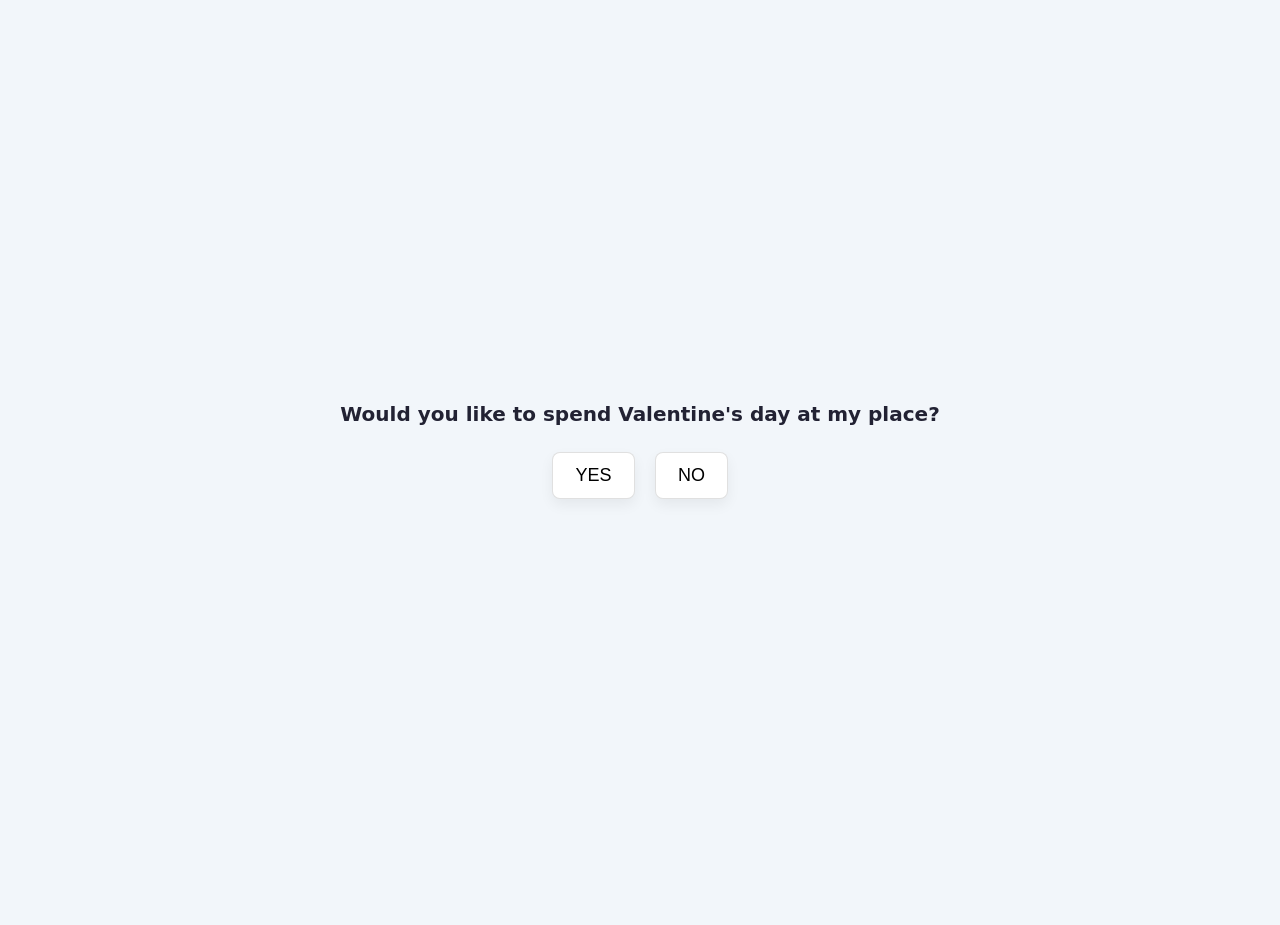
==== commit 8e1f2c79: "TEST 7 REREVERT" ====
--- a/index.html
+++ b/index.html
@@ -36,8 +36,8 @@
 
         /* RSVP button inside the envelope message — smaller and centered */
         #left .envelope-msg .rsvp-btn {
-            display: inline-block;
-            margin: 0;
+            display: block;
+            margin: 10px auto 0;
             padding: 6px 10px;
             font-size: 13px;
             line-height: 1;
@@ -53,52 +53,12 @@
         }
         #left .envelope-msg .rsvp-btn:hover { transform: translateY(-2px); opacity: 0.98; }
 
-        /* next page button placed next to RSVP — secondary style */
-        #left .envelope-msg .next-btn {
-            display: inline-block;
-            margin: 0;
-            padding: 6px 10px;
-            font-size: 13px;
-            line-height: 1;
-            background: #fff;
-            color: #333;
-            border-radius: 8px;
-            text-decoration: none;
-            font-weight: 700;
-            box-shadow: 0 6px 14px rgba(0,0,0,0.06);
-            transition: transform 120ms ease, opacity 120ms ease;
-            border: 1px solid rgba(0,0,0,0.06);
-            cursor: pointer;
-        }
-        #left .envelope-msg .next-btn:hover { transform: translateY(-2px); }
-
-    /* write-in area hidden by default, revealed when 'Next' is clicked */
-    #left .envelope-msg .writein-row { display:none; margin-top:8px; }
-
-    /* compact state: hide all envelope content except the write-in row */
-    #left .envelope-msg.compact > :not(.writein-row) { display: none !important; }
-    #left .envelope-msg.compact .writein-row { display: block !important; }
-        #left .envelope-msg textarea.writein-input {
-            width: 80%;
-            min-height: 64px;
-            resize: vertical;
-            padding:8px 10px;
-            font-size:13px;
-            border-radius:8px;
-            border:1px solid rgba(0,0,0,0.08);
-            box-shadow: 0 6px 18px rgba(0,0,0,0.04) inset;
-            font-family: inherit;
-        }
-
-    /* time picker inside the envelope */
-    #left .envelope-msg .rsvp-row { display:block; margin:8px auto 0; text-align:center; }
-
-    /* actions (RSVP + Next) side-by-side: RSVP left, Next right */
-    #left .envelope-msg .rsvp-actions { display:flex; gap:8px; justify-content:space-between; align-items:center; margin-top:10px; width:100%; }
-        #left .envelope-msg label.rsvp-label { display:block; font-size:13px; color:#333; margin-bottom:6px; text-align: left;}
+        /* time picker inside the envelope */
+        #left .envelope-msg .rsvp-row { display:block; margin:8px auto 0; text-align:center; }
+        #left .envelope-msg label.rsvp-label { display:block; font-size:13px; color:#333; margin-bottom:6px; }
         #left .envelope-msg input[type="time"] {
             display:inline-block;
-            padding:6px 10px;
+            padding:6px 8px;
             font-size:13px;
             border-radius:6px;
             border:1px solid rgba(0,0,0,0.12);
@@ -336,35 +296,13 @@
         <div class="center">
             <button id="left" type="button">
                 <span class="btn-label">YES</span>
-                <div class="envelope-msg"><div class="envelope-body">Dear Emma,<br><br>Agenda:<ul><li>Sushi Making</li><li>Tiramisu Lesson</li><li>Lego's</li><li>Jackbox</li><li>Movie Night</li></ul><br><span style="font-weight:600; display:block; margin-top:8px;">-Dylan</span></div>
+                <span class="envelope-msg">Dear Emma,<br><br>Agenda:<ul><li>Sushi Making</li><li>Tiramisu Lesson</li><li>Lego's</li><li>Jackbox</li><li>Movie Night</li></ul><br><span style="font-weight:600; display:block; margin-top:8px;">-Dylan</span>
                     <div class="rsvp-row">
-                        <label class="rsvp-label" for="rsvp-time">Arrival time<br>(Feb 14, 2026):</label>
+                        <label class="rsvp-label" for="rsvp-time">Arrival time (Feb 14, 2026):</label>
                         <input id="rsvp-time" type="time" name="rsvp-time" />
                     </div>
-                    <div class="rsvp-actions">
-                        <a class="rsvp-btn" href="mailto:dylan.scheidegg123@gmail.com?subject=Valentine%27s%20Day%20RSVP" target="_blank" rel="noopener">RSVP</a>
-                        <a class="next-btn" href="#" role="button">Next</a>
-                    </div>
-
-                    <div class="writein-row" style="display:none">
-                        <label class="rsvp-label" for="write-in">Write-in (optional):</label>
-                        <textarea id="write-in" class="writein-input" placeholder="Add a note or special request..."></textarea>
-                        <div class="writein-actions" style="margin-top:8px; display:flex; gap:8px; justify-content:space-between; align-items:center;">
-                            <a class="back-btn next-btn" href="#" role="button">Back</a>
-                            <a
-                                class="rsvp-btn"
-                                href="mailto:dylan.scheidegg123@gmail.com
-                                    ?subject=Valentine%27s%20Day%20RSVP
-                                    &body=Hi%20Dylan%2C%0A%0AI%27m%20in%20for%20Valentine%27s%20Day.%0A%0ALet%20me%20know%20the%20details.%0A"
-                                target="_blank"
-                                rel="noopener"
-                                >
-                                RSVP
-                            </a>
-                        </div>
-                    </div>
-                    
-                </div>
+                    <a class="rsvp-btn" href="mailto:dylan.scheidegg123@gmail.com?subject=Valentine%27s%20Day%20RSVP" target="_blank" rel="noopener">RSVP</a>
+                </span>
             </button>
             <button id="right" type="button">NO</button>
         </div>
@@ -464,96 +402,53 @@
             // No final message needed when NO disappears; the shrink classes and pointer-events handle visibility.
         });
 
-            // RSVP time picker + write-in -> swap actions <-> writein row and update mailto for the currently visible RSVP button
+            // RSVP time picker -> update mailto subject to include Feb 14, 2026 and selected time
             (function bindRsvpTime() {
-                const timeInput   = document.getElementById('rsvp-time');
-                const writeInRow  = document.querySelector('.writein-row');
-                const writeInInput= document.getElementById('write-in');
-
-                const rsvpMain    = document.getElementById('rsvp-main');
-                const rsvpWriteIn = document.getElementById('rsvp-writein');
-
-                const envelopeMsg = document.querySelector('#left .envelope-msg');
-                const nextBtn     = envelopeMsg ? envelopeMsg.querySelector('.rsvp-actions .next-btn') : null;
-                const backBtn     = envelopeMsg ? envelopeMsg.querySelector('.writein-actions .back-btn') : null;
-
-                const baseTo   = 'dylan.scheidegg123@gmail.com';
+                const timeInput = document.getElementById('rsvp-time');
+                const rsvpLink = document.querySelector('.rsvp-btn');
+                const baseTo = 'dylan.scheidegg123@gmail.com';
                 const dateText = 'Feb 14, 2026';
 
-                if (!timeInput || !envelopeMsg || !rsvpMain || !rsvpWriteIn) return;
+                if (!rsvpLink || !timeInput) return;
 
                 function formatTo12Hour(t) {
-                if (!t) return '';
-                const [hhStr, mm] = t.split(':');
-                let hh = parseInt(hhStr, 10);
-                const ampm = hh >= 12 ? 'PM' : 'AM';
-                hh = hh % 12;
-                if (hh === 0) hh = 12;
-                return `${hh}:${mm} ${ampm}`;
+                    if (!t) return '';
+                    // t expected in HH:MM (24-hour) format from <input type="time">
+                    const parts = t.split(':');
+                    if (parts.length < 2) return t;
+                    let hh = parseInt(parts[0], 10);
+                    const mm = parts[1];
+                    const ampm = hh >= 12 ? 'PM' : 'AM';
+                    hh = hh % 12;
+                    if (hh === 0) hh = 12;
+                    return `${hh}:${mm} ${ampm}`;
                 }
 
-                function buildMailto() {
-                const t = timeInput.value;
-                const friendly = t ? formatTo12Hour(t) : '';
-
-                let subject = `Valentine's Day RSVP - ${dateText}`;
-                if (friendly) subject += ` at ${friendly}`;
-
-                const note = (writeInInput?.value || '').trim();
-
-                let body =
-                    `Hi Dylan,\r\n\r\n` +
-                    `I'd like to RSVP for ${dateText}.\r\n` +
-                    `Arrival time: ${friendly || '(not specified)'}\r\n`;
-
-                if (note) body += `\r\nNote:\r\n${note}\r\n`;
-
-                body += `\r\nThanks,\r\nEmma`;
-
-                return `mailto:${baseTo}?subject=${encodeURIComponent(subject)}&body=${encodeURIComponent(body)}`;
+                function updateHref() {
+                    const t = timeInput.value; // format HH:MM (24-hour)
+                    let subject = `Valentine's Day RSVP - ${dateText}`;
+                    if (t) {
+                        // convert to 12-hour time with AM/PM for readability
+                        const friendly = formatTo12Hour(t);
+                        subject += ` at ${friendly}`;
+                    }
+                    const href = `mailto:${baseTo}?subject=${encodeURIComponent(subject)}`;
+                    rsvpLink.setAttribute('href', href);
                 }
 
-                function updateHrefs() {
-                const href = buildMailto();
-                rsvpMain.setAttribute('href', href);
-                rsvpWriteIn.setAttribute('href', href);
-                }
-
-                // keep envelope button from toggling when interacting with controls
-                [timeInput, writeInInput, nextBtn, backBtn, rsvpMain, rsvpWriteIn].forEach(el => {
-                if (!el) return;
-                ['click','mousedown','touchstart','focus'].forEach(evt =>
-                    el.addEventListener(evt, (e) => e.stopPropagation())
-                );
+                // initialize
+                updateHref();
+
+                // stop clicks on the time input or RSVP link from bubbling up to the parent button
+                ['click','mousedown','touchstart','focus'].forEach(evt => {
+                    timeInput.addEventListener(evt, (e) => e.stopPropagation());
                 });
 
-                // Next / Back UI swap (your compact mode)
-                if (nextBtn) {
-                nextBtn.addEventListener('click', (e) => {
-                    e.preventDefault();
-                    envelopeMsg.classList.add('compact');
-                    if (writeInRow) writeInRow.style.display = 'block';
-                    writeInInput?.focus();
-                    updateHrefs();
-                });
-                }
-
-                if (backBtn) {
-                backBtn.addEventListener('click', (e) => {
-                    e.preventDefault();
-                    envelopeMsg.classList.remove('compact');
-                    if (writeInRow) writeInRow.style.display = 'none';
-                    writeInInput?.blur();
-                    updateHrefs();
-                });
-                }
-
-                // live updates
-                timeInput.addEventListener('input', updateHrefs);
-                writeInInput?.addEventListener('input', updateHrefs);
-
-                // set initial hrefs
-                updateHrefs();
+                // update as user picks a time
+                timeInput.addEventListener('input', updateHref);
+
+                // ensure latest value is applied right before opening mail client and don't let the click toggle the envelope
+                rsvpLink.addEventListener('click', (e) => { e.stopPropagation(); updateHref(); });
             })();
 
         // Helper: remove near-white background from an <img> by drawing it to a canvas
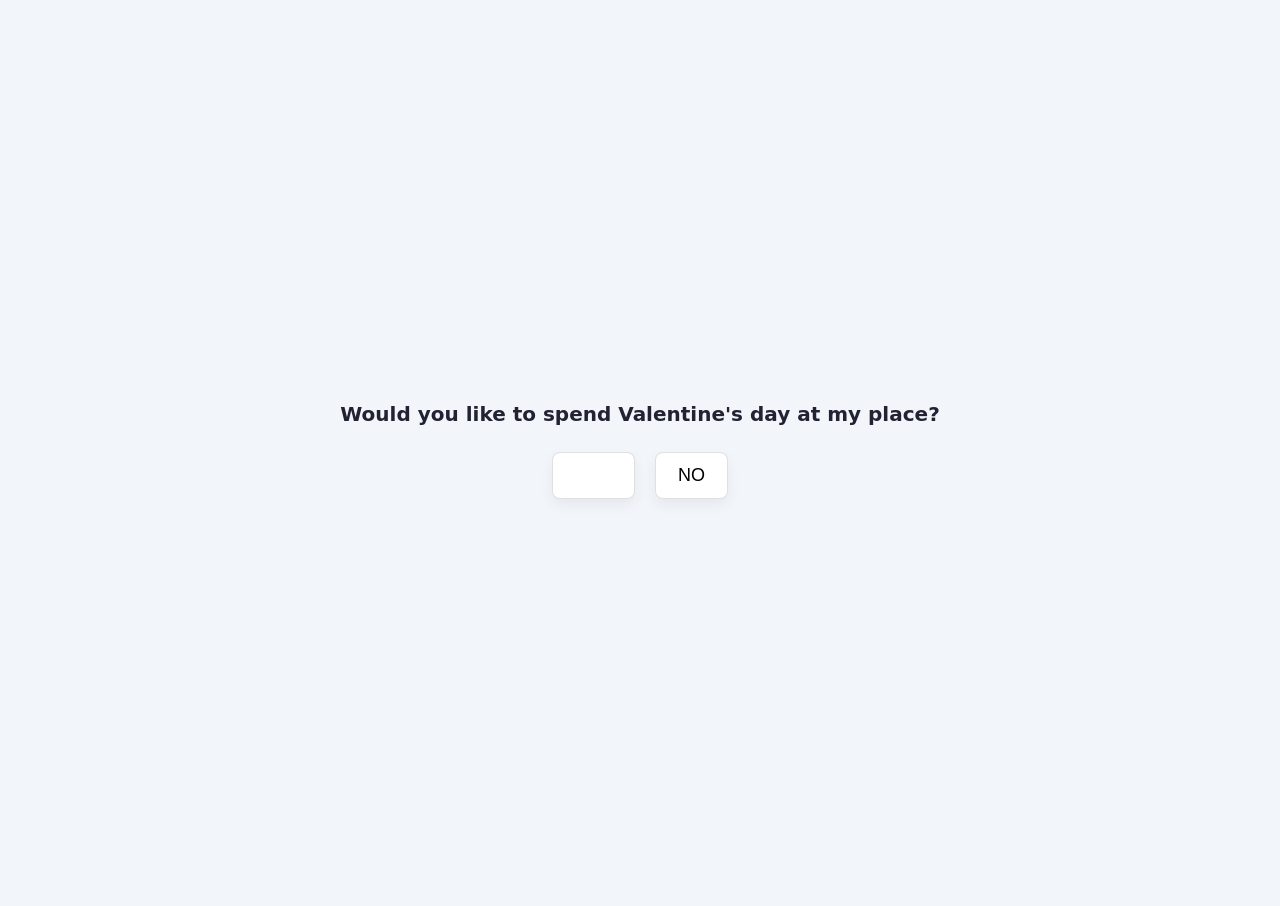
==== commit acb210cb: "TEST 10" ====
--- a/index.html
+++ b/index.html
@@ -55,7 +55,7 @@
 
         /* time picker inside the envelope */
         #left .envelope-msg .rsvp-row { display:block; margin:8px auto 0; text-align:center; }
-        #left .envelope-msg label.rsvp-label { display:block; font-size:13px; color:#333; margin-bottom:6px; }
+        #left .envelope-msg label.rsvp-label { display:block; font-size:13px; color:#333; margin-bottom:6px; text-align: left; }
         #left .envelope-msg input[type="time"] {
             display:inline-block;
             padding:6px 8px;
@@ -296,9 +296,9 @@
         <div class="center">
             <button id="left" type="button">
                 <span class="btn-label">YES</span>
-                <span class="envelope-msg">Dear Emma,<br><br>Agenda:<ul><li>Sushi Making</li><li>Tiramisu Lesson</li><li>Lego's</li><li>Jackbox</li><li>Movie Night</li></ul><br><span style="font-weight:600; display:block; margin-top:8px;">-Dylan</span>
+                <span class="envelope-msg">Dear Emma,<br><br>Agenda:<ul><li>Sushi Making</li><li>Tiramisu Lesson</li><li>Lego's</li><li>Jackbox</li><li>Movie's</li></ul><br><span style="font-weight:600; display:block; margin-top:8px;">-Dylan</span>
                     <div class="rsvp-row">
-                        <label class="rsvp-label" for="rsvp-time">Arrival time (Feb 14, 2026):</label>
+                        <label class="rsvp-label" for="rsvp-time">Arrival time<br>(Feb 14, 2026):</label>
                         <input id="rsvp-time" type="time" name="rsvp-time" />
                     </div>
                     <a class="rsvp-btn" href="mailto:dylan.scheidegg123@gmail.com?subject=Valentine%27s%20Day%20RSVP" target="_blank" rel="noopener">RSVP</a>
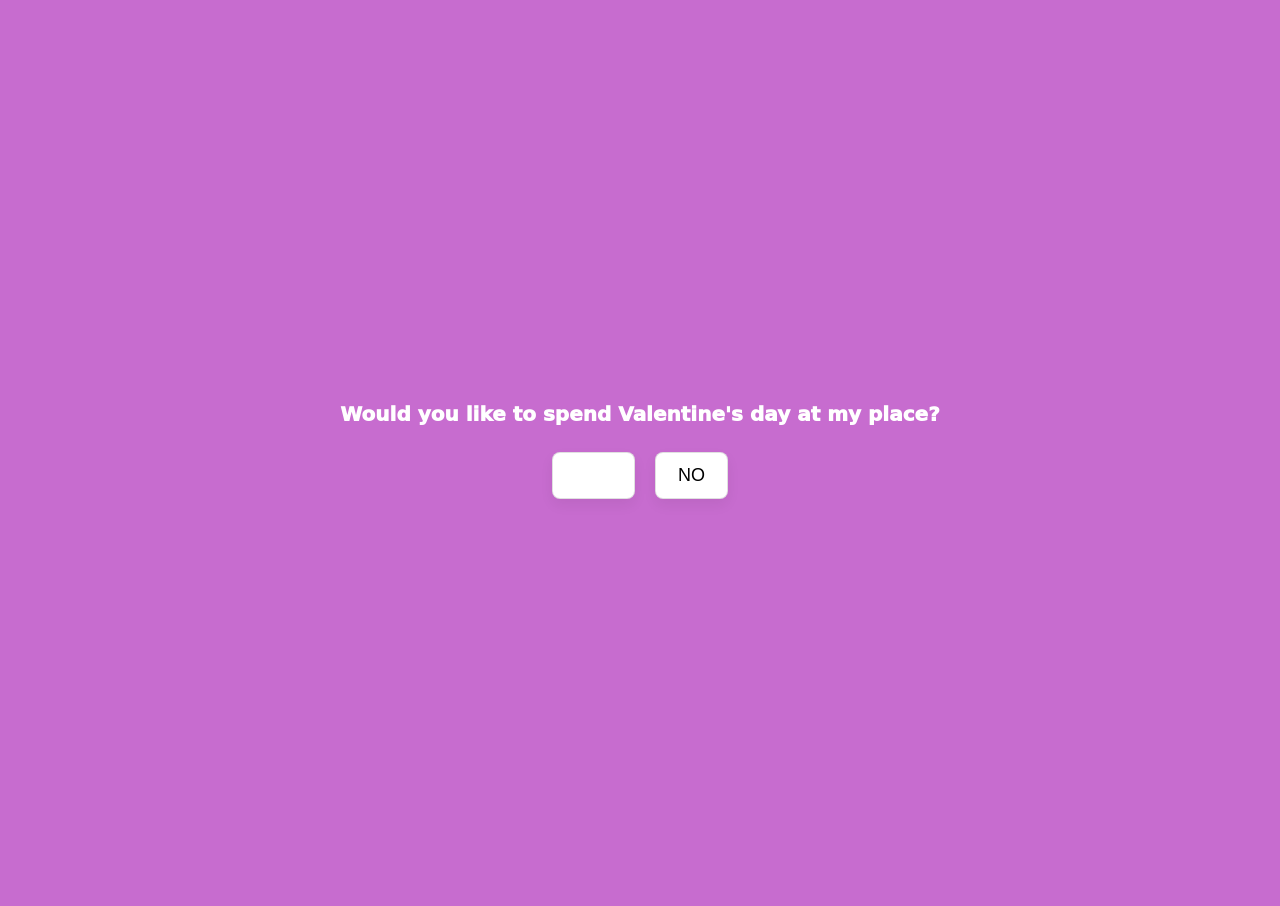
==== commit 6e3a8c36: "TEST 11" ====
--- a/index.html
+++ b/index.html
@@ -11,7 +11,7 @@
             align-items:center;
             justify-content:center;
             font-family:system-ui,-apple-system,Segoe UI,Roboto,"Helvetica Neue",Arial;
-            background:#f2f6fa;
+            background:#c76ccf;
         }
 
         /* center container */
@@ -28,8 +28,8 @@
         /* question text above the buttons */
         .question {
             font-size:20px;
-            font-weight:600;
-            color:#223;
+            font-weight:1000;
+            color:rgb(255, 255, 255);
             text-align:center;
             margin-bottom:6px;
         }
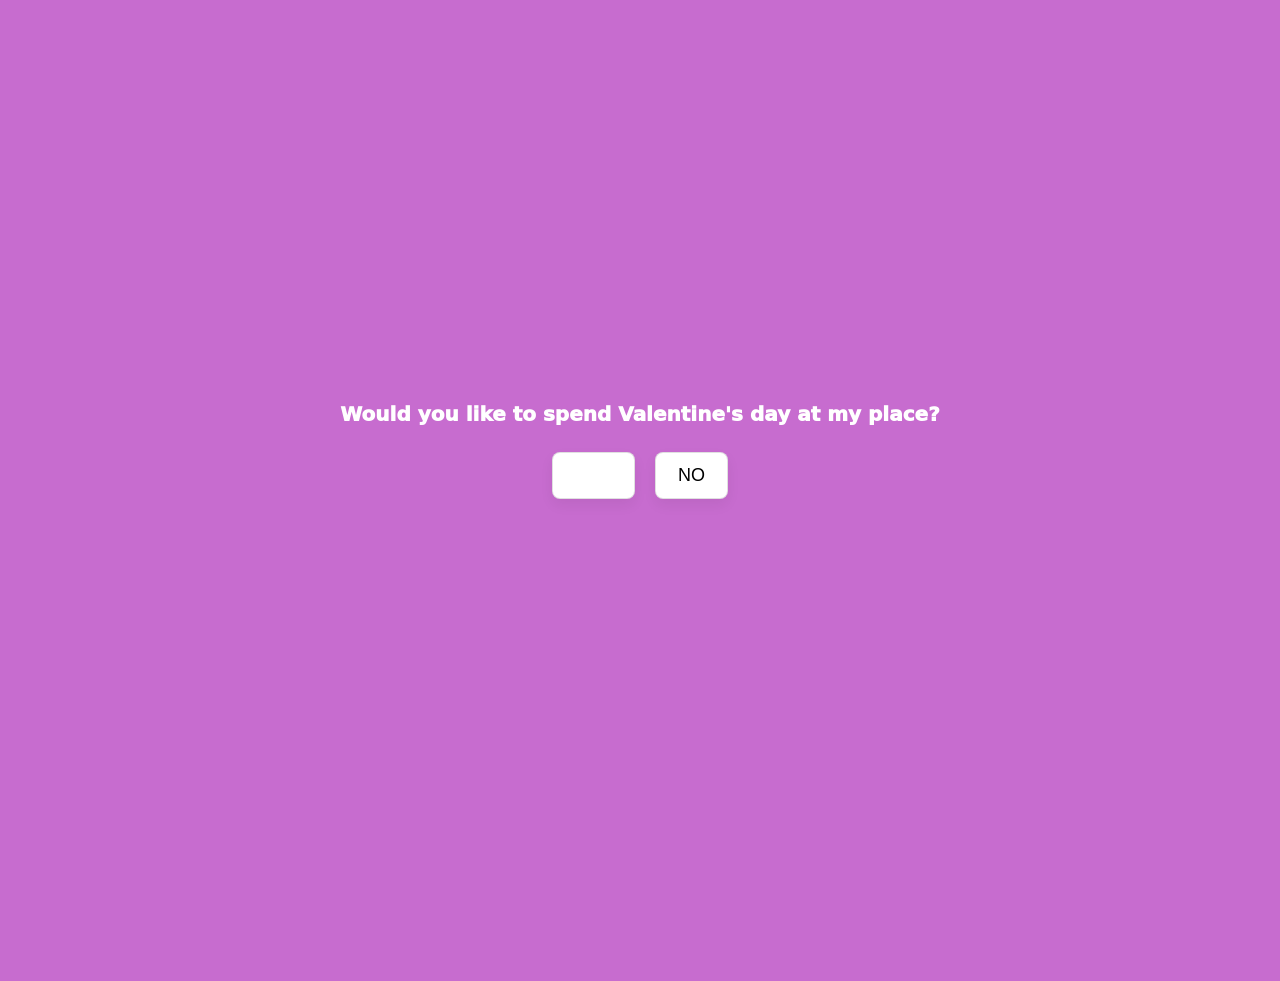
==== commit 2ec786c4: "TEST 12" ====
--- a/index.html
+++ b/index.html
@@ -296,7 +296,7 @@
         <div class="center">
             <button id="left" type="button">
                 <span class="btn-label">YES</span>
-                <span class="envelope-msg">Dear Emma,<br><br>Agenda:<ul><li>Sushi Making</li><li>Tiramisu Lesson</li><li>Lego's</li><li>Jackbox</li><li>Movie's</li></ul><br><span style="font-weight:600; display:block; margin-top:8px;">-Dylan</span>
+                <span class="envelope-msg">Dear Emma,<br><br>Agenda:<ul><li>Sushi Making</li><li>Tiramisu Lesson</li><li>Lego's</li><li>Jackbox</li><li>Movie's</li></ul>Low cost, very chill and very DIY! :)<br><span style="font-weight:600; display:block; margin-top:8px;">-Dylan</span>
                     <div class="rsvp-row">
                         <label class="rsvp-label" for="rsvp-time">Arrival time<br>(Feb 14, 2026):</label>
                         <input id="rsvp-time" type="time" name="rsvp-time" />
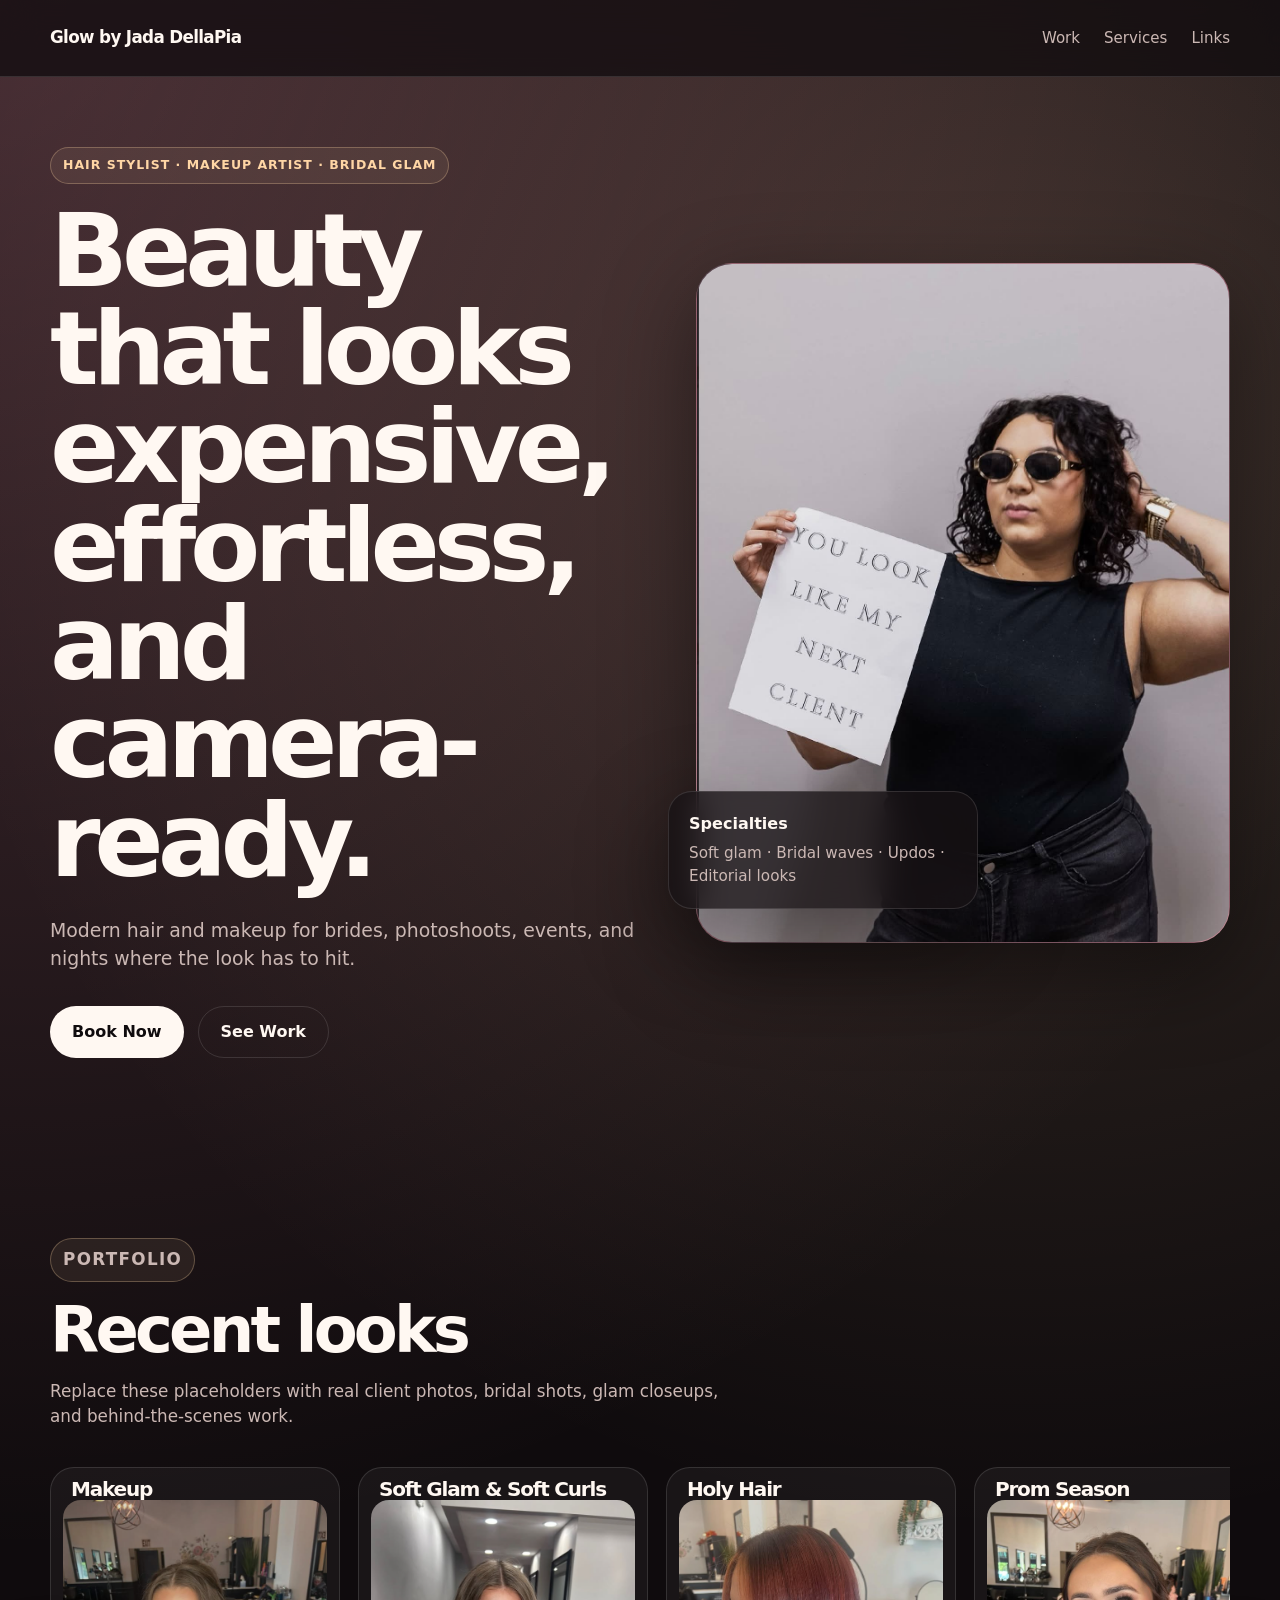
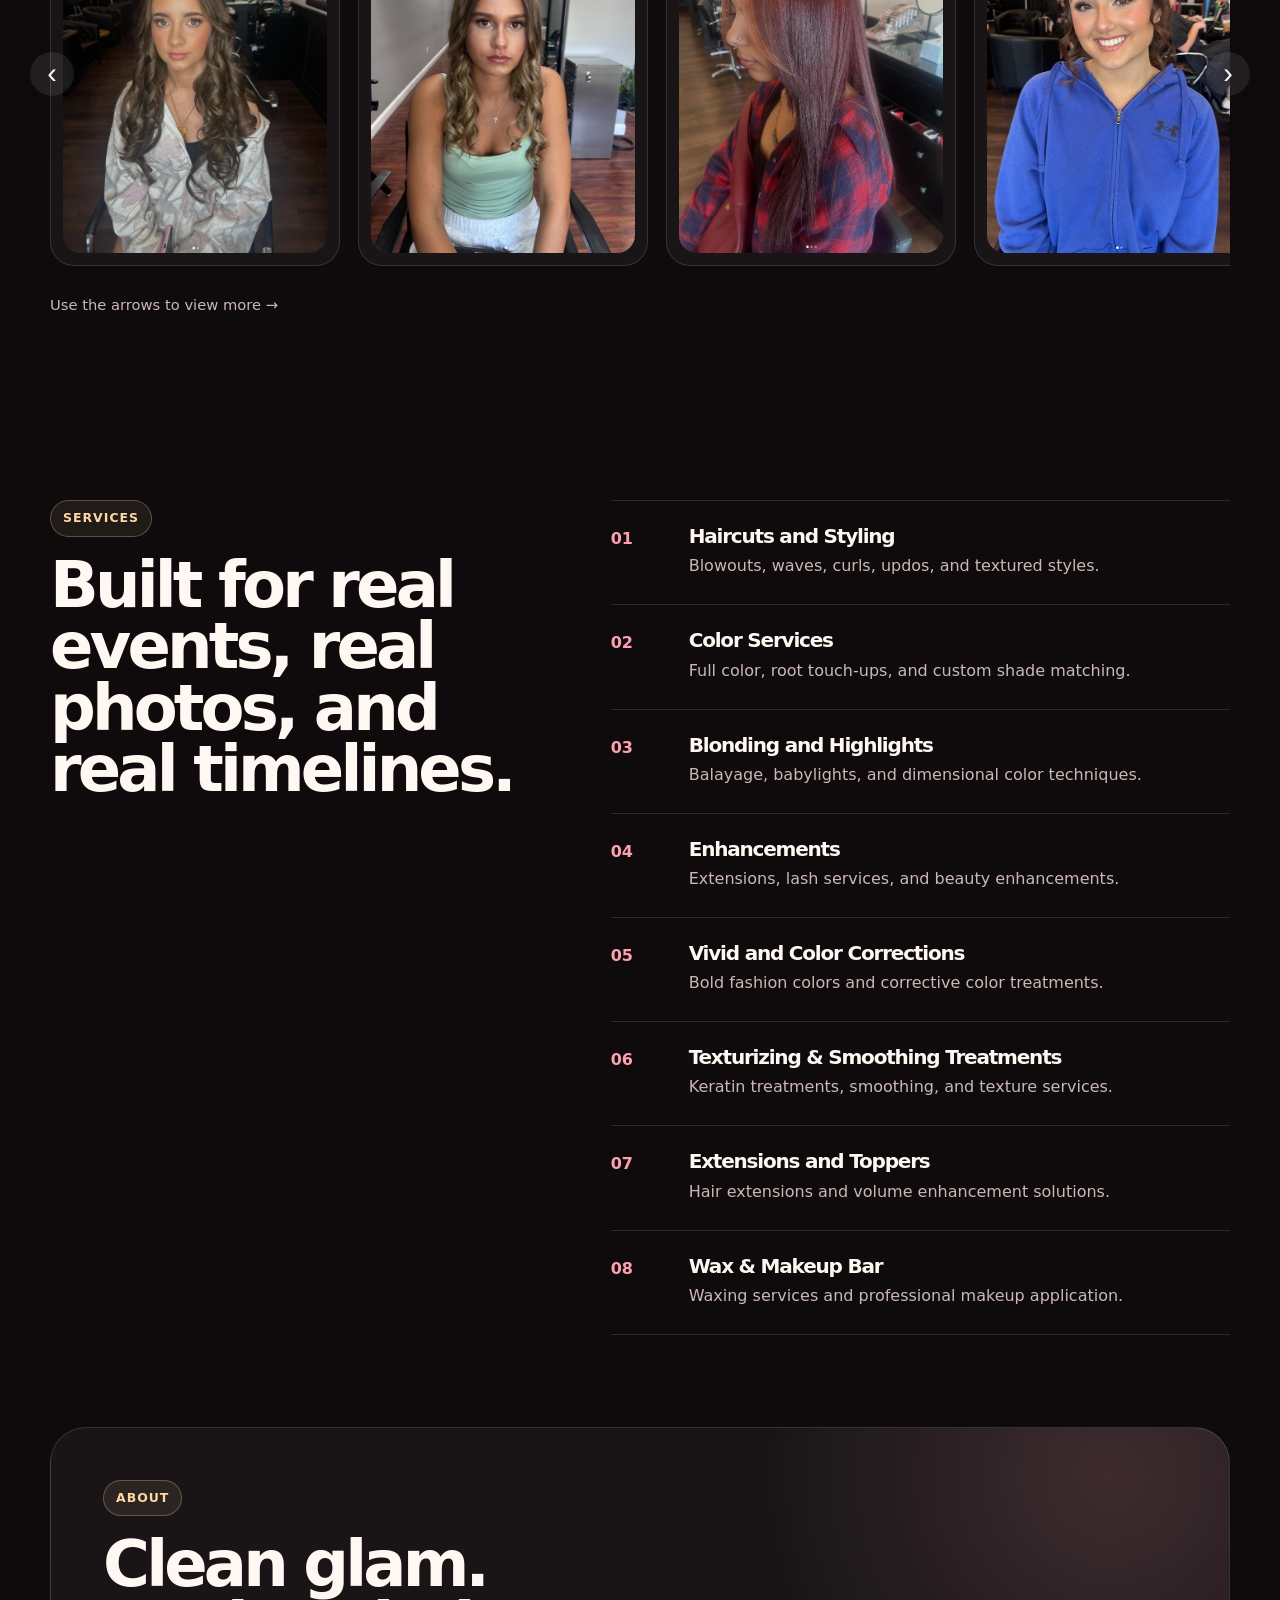
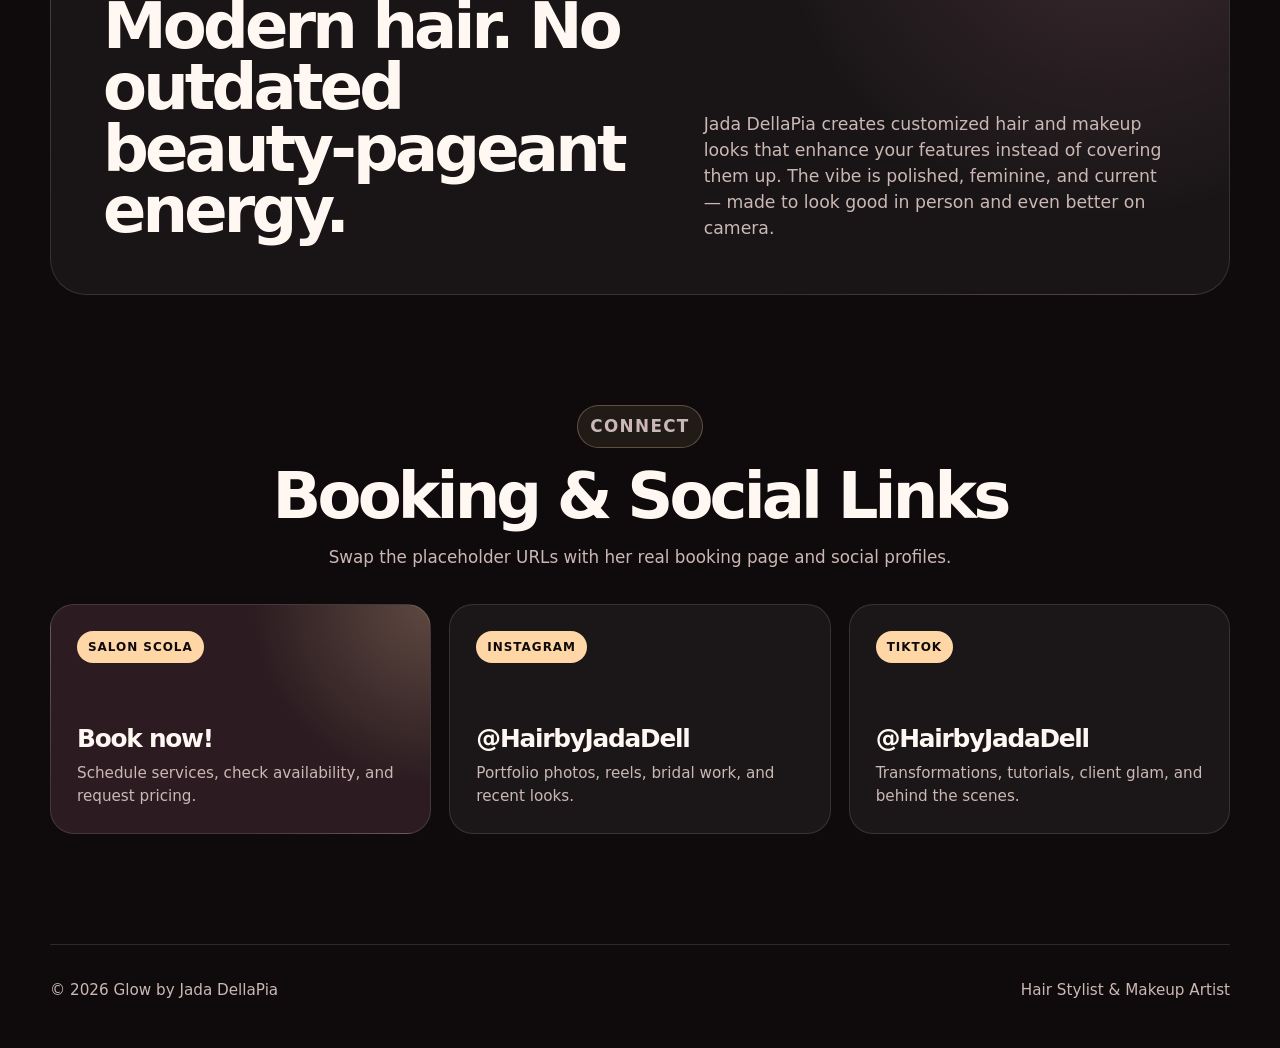
==== commit bb88f599: "Initial fixes" ====
--- a/index.html
+++ b/index.html
@@ -1,617 +1,227 @@
-<!doctype html>
+<!DOCTYPE html>
 <html lang="en">
 <head>
-    <meta charset="utf-8" />
-    <meta name="viewport" content="width=device-width,initial-scale=1" />
-    <title>Emma</title>
-    <style>
-        html,body { height:100%; margin:0; }
-        body {
-            display:flex;
-            align-items:center;
-            justify-content:center;
-            font-family:system-ui,-apple-system,Segoe UI,Roboto,"Helvetica Neue",Arial;
-            background:#c76ccf;
-        }
-
-        /* center container */
-        .center {
-            display:flex;
-            gap:20px;
-            align-items:center;
-            justify-content:center;
-        }
-
-        /* make the top-level app stack vertically so the question sits above the buttons */
-        #app.center { flex-direction: column; }
-
-        /* question text above the buttons */
-        .question {
-            font-size:20px;
-            font-weight:1000;
-            color:rgb(255, 255, 255);
-            text-align:center;
-            margin-bottom:6px;
-        }
-
-        /* RSVP button inside the envelope message — smaller and centered */
-        #left .envelope-msg .rsvp-btn {
-            display: block;
-            margin: 10px auto 0;
-            padding: 6px 10px;
-            font-size: 13px;
-            line-height: 1;
-            background: linear-gradient(180deg,#ff4d88,#ff165f);
-            color: white;
-            border-radius: 8px;
-            text-decoration: none;
-            font-weight: 700;
-            box-shadow: 0 6px 14px rgba(0,0,0,0.12);
-            transition: transform 140ms ease, opacity 140ms ease;
-            width: max-content;
-            text-align: center;
-        }
-        #left .envelope-msg .rsvp-btn:hover { transform: translateY(-2px); opacity: 0.98; }
-
-        /* time picker inside the envelope */
-        #left .envelope-msg .rsvp-row { display:block; margin:8px auto 0; text-align:center; }
-        #left .envelope-msg label.rsvp-label { display:block; font-size:13px; color:#333; margin-bottom:6px; text-align: left; }
-        #left .envelope-msg input[type="time"] {
-            display:inline-block;
-            padding:6px 8px;
-            font-size:13px;
-            border-radius:6px;
-            border:1px solid rgba(0,0,0,0.12);
-            background: white;
-            box-shadow: 0 4px 10px rgba(0,0,0,0.04);
-        }
-
-        /* tighten list indentation inside the envelope so bullets don't sit too far right */
-        #left .envelope-msg ul {
-            padding-left: 18px; /* smaller than browser default */
-            margin: 8px 0;
-            list-style-position: outside;
-        }
-        #left .envelope-msg li {
-            margin-bottom: 6px;
-        }
-
-        button {
-            padding:12px 22px;
-            font-size:18px;
-            border-radius:8px;
-            border:1px solid rgba(0,0,0,0.12);
-            background:white;
-            cursor:pointer;
-            box-shadow:0 6px 14px rgba(0,0,0,0.06);
-        }
-
-        /* left button grow states: will grow as the right button shrinks */
-        #left {
-            transition: transform 200ms ease;
-            position: relative;
-            overflow: visible;
-        }
-        #left.grow-1 { transform: scale(2.00); }
-        #left.grow-2 { transform: scale(3.00); }
-        #left.grow-3 { transform: scale(4.00); }
-
-    /* when fixed to the center, combine translate + scale so the button truly centers */
-    #left.fixed-center { position: fixed !important; left: 50% !important; top: 50% !important; z-index: 9999; }
-    #left.fixed-center.grow-1 { transform: translate(-50%, -50%) scale(2.00); }
-    #left.fixed-center.grow-2 { transform: translate(-50%, -50%) scale(3.00); }
-    #left.fixed-center.grow-3 { transform: translate(-50%, -50%) scale(4.00); }
-
-        /* envelope transform when clicked — improved visuals (flap + paper) */
-        #left {
-            /* 3D space for flap flip */
-            perspective: 800px;
-            transform-style: preserve-3d;
-        }
-
-        #left.envelope {
-            /* stronger, higher-contrast pink gradient */
-            background: linear-gradient(180deg,#ff4d88,#ff165f);
-            color: white;
-            box-shadow: 0 10px 30px rgba(0,0,0,0.12);
-        }
-
-        /* flap (top) — flips open with rotateX */
-        #left.envelope::before {
-            /* brighter flap highlight to contrast with the darker pink */
-            content: '';
-            position: absolute;
-            left: 0;
-            top: 0;
-            width: 100%;
-            height: 52%;
-            transform-origin: center top;
-            transform: rotateX(0deg);
-            transition: transform 450ms cubic-bezier(.2,.8,.2,1);
-            pointer-events: none;
-            z-index: 3;
-            backface-visibility: hidden;
-        }
-        #left.envelope.open::before {
-            transform: rotateX(-180deg) translateY(-6%);
-        }
-
-        /* front V fold to suggest envelope shape */
-        #left.envelope::after {
-            /* more visible V-fold to read as an envelope */
-            content: '';
-            position: absolute;
-            left: 0;
-            top: 36%;
-            width: 100%;
-            height: 64%;
-            background: rgba(255,255,255,0.12);
-            clip-path: polygon(0 0, 50% 30%, 100% 0, 100% 100%, 0 100%);
-            z-index: 2;
-            pointer-events: none;
-        }
-
-        /* the 'paper' inside the envelope */
-        #left .envelope-msg {
-            position: absolute;
-            left: 50%;
-            /* keep the paper lower while closed so it doesn't show as a white box over the fold */
-            top: 74%;
-            transform: translate(-50%, -10%);
-            opacity: 0;
-            transition: opacity 300ms ease, transform 300ms ease, top 300ms ease;
-            font-weight: 450;
-            letter-spacing: 0.2px;
-            background: #fffefc; /* slightly warm white */
-            color: #111;
-            padding: 8px 12px; /* reduced horizontal padding to remove excess whitespace */
-            border-radius: 10px;
-            width: 92%; /* make the paper take more of the envelope width */
-            text-align: center;
-            box-shadow: 0 12px 30px rgba(0,0,0,0.18);
-            z-index: 1;
-            border: 1px solid rgba(0,0,0,0.06);
-        }
-        #left.envelope.open .envelope-msg {
-            opacity: 1;
-            top: 60%;
-            text-align: left;
-            font-size:12px;
-            transform: translate(-50%, -42%);
-        }
-
-        /* center the paper when the envelope is fixed to the center of the screen */
-        #left.fixed-center.envelope.open .envelope-msg {
-            left: 50%;
-            top: 50%;
-            transform: translate(-50%, -50%);
-            text-align: left;
-        }
-
-        #left .btn-label { display: inline-block; transition: opacity 120ms linear; }
-        #left.envelope .btn-label { opacity: 0; }
-
-        /* hide/animate the NO button when needed */
-        .hidden {
-            opacity: 0;
-            transform: scale(0.8);
-            pointer-events: none;
-            transition: opacity 220ms ease, transform 220ms ease;
-        }
-
-        /* tune envelope size/spacing */
-        #left.envelope {
-            padding: 10px 14px; /* reduced padding so envelope sits closer to the edges */
-            min-width: 120px;
-            min-height: 72px;
-            display: inline-flex;
-            align-items: center;
-            justify-content: center;
-        }
-
-        /* main image (replace src in the HTML to change the image) */
-        #mainImage {
-            display:block;
-            max-width:360px;
-            width:100%;
-            height:auto;
-            border-radius:12px;
-            box-shadow:0 8px 24px rgba(0,0,0,0.08);
-            margin-bottom:18px;
-        }
-
-        /* shrink animation: three visible steps then disappear (using transitions so each click advances)
-           also allow smooth teleporting by transitioning left/top when the button becomes fixed */
-        #right {
-            transition: transform 250ms ease, opacity 250ms ease, left 200ms ease, top 200ms ease;
-            will-change: transform, left, top, opacity;
-        }
-
-        /* per-click shrink states */
-        #right.shrink-1 { transform: scale(0.75); opacity: 1; }
-        #right.shrink-2 { transform: scale(0.5);  opacity: 1; }
-        #right.shrink-3 { transform: scale(0);    opacity: 0; pointer-events: none; }
-
-        /* full-screen message */
-        .message {
-            height:100vh;
-            display:flex;
-            align-items:center;
-            justify-content:center;
-            font-size:64px;
-        }
-
-        /* Responsive adjustments: reduce envelope growth and constrain widths on small screens */
-        @media (max-width: 520px) {
-            /* cap the envelope size so it doesn't overflow the viewport when scaled */
-            #left.envelope { min-width: 150px; padding: 12px 16px; }
-
-            /* make the grow steps much smaller on mobile */
-            #left.grow-1 { transform: scale(1.15); }
-            #left.grow-2 { transform: scale(1.5); }
-            #left.grow-3 { transform: scale(1.9); }
-
-            /* fixed-center variants on mobile */
-            #left.fixed-center.grow-1 { transform: translate(-50%, -50%) scale(1.15); }
-            #left.fixed-center.grow-2 { transform: translate(-50%, -50%) scale(1.5); }
-            #left.fixed-center.grow-3 { transform: translate(-50%, -50%) scale(1.9); }
-
-            /* keep the paper inside the envelope narrower and readable */
-            #left .envelope-msg { width: 90%; font-size:13px; }
-
-            /* reduce left/right margin so the envelope can come closer to the edge */
-            body { padding: 4px; box-sizing: border-box; }
-        }
-        /* Rose confetti styles */
-        .rose-confetti {
-            position: fixed;
-            pointer-events: none;
-            z-index: 10001;
-            will-change: transform, opacity, left, top;
-            display: inline-block;
-            user-select: none;
-            transform-origin: center;
-            /* two animations: fall (vertical + fade) and spin/drift */
-            animation-name: rose-fall, rose-spin;
-            animation-timing-function: cubic-bezier(.22,.9,.35,1), linear;
-            animation-iteration-count: 1, infinite;
-            animation-fill-mode: forwards;
-        }
-
-        @keyframes rose-fall {
-            0% { opacity: 1; transform: translateY(0) scale(1); }
-            60% { opacity: 1; }
-            100% { opacity: 0; transform: translateY(110vh) scale(0.8); }
-        }
-
-        @keyframes rose-spin {
-            0% { transform: rotate(0deg); }
-            100% { transform: rotate(360deg); }
-        }
-    </style>
+  <meta charset="UTF-8" />
+  <meta name="viewport" content="width=device-width, initial-scale=1.0" />
+  <title>Glow by Jada DellaPia | Hair & Makeup Artist</title>
+  <meta name="description" content="Modern portfolio website for a hair stylist and makeup artist with services, photo carousel, and booking links." />
+  <link rel="stylesheet" href="styles.css" />
 </head>
 <body>
-    <div id="app" class="center">
-        <div class="question">Would you like to spend Valentine&apos;s day at my place?</div>
-        <div class="center">
-            <button id="left" type="button">
-                <span class="btn-label">YES</span>
-                <span class="envelope-msg">Dear Emma,<br><br>Agenda:<ul><li>Sushi Making</li><li>Tiramisu Lesson</li><li>Lego's</li><li>Jackbox</li><li>Movie's</li></ul>Low cost, very chill and very DIY! :)<br><span style="font-weight:600; display:block; margin-top:8px;">-Dylan</span>
-                    <div class="rsvp-row">
-                        <label class="rsvp-label" for="rsvp-time">Arrival time<br>(Feb 14, 2026):</label>
-                        <input id="rsvp-time" type="time" name="rsvp-time" />
-                    </div>
-                    <a class="rsvp-btn" href="mailto:dylan.scheidegg123@gmail.com?subject=Valentine%27s%20Day%20RSVP" target="_blank" rel="noopener">RSVP</a>
-                </span>
-            </button>
-            <button id="right" type="button">NO</button>
-        </div>
-    </div>
-
-    <script>
-        const rightBtn = document.getElementById('right');
-        const leftBtn = document.getElementById('left');
-        const app = document.getElementById('app');
-
-        // Left button: first click turns it into an envelope and hides NO; subsequent clicks toggle open/close
-        leftBtn.addEventListener('click', (ev) => {
-            // If not yet an envelope, initialize envelope state and hide NO
-            if (!leftBtn.classList.contains('envelope')) {
-
-                // remove the NO button from the DOM immediately so YES can grow
-                if (rightBtn && rightBtn.parentNode) rightBtn.parentNode.removeChild(rightBtn);
-
-                // remove the question text so the envelope can center on the page
-                const q = document.querySelector('.question');
-                if (q && q.parentNode) q.parentNode.removeChild(q);
-
-                // make the left button look like an envelope
-                leftBtn.classList.add('envelope');
-
-                // fix the envelope to the center of the viewport and ensure it always goes to the max grow state
-                leftBtn.classList.add('fixed-center');
-                leftBtn.classList.remove('grow-1', 'grow-2', 'grow-3');
-                leftBtn.classList.add('grow-3');
-
-                return;
-            }
-
-            // already an envelope -> ensure NO is gone, remove question, fix to center, grow to max, then toggle open/close
-            if (rightBtn && rightBtn.parentNode) rightBtn.parentNode.removeChild(rightBtn);
-
-            const q2 = document.querySelector('.question');
-            if (q2 && q2.parentNode) q2.parentNode.removeChild(q2);
-
-            // keep the envelope fixed to the center
-            leftBtn.classList.add('fixed-center');
-
-            leftBtn.classList.remove('grow-1', 'grow-2', 'grow-3');
-            leftBtn.classList.add('grow-3');
-            leftBtn.classList.toggle('open');
-        });
-
-        // Track how many times the right button was clicked
-        let rightClicks = 0;
-
-        rightBtn.addEventListener('click', () => {
-            // ignore further clicks after the button has been removed
-            if (rightClicks >= 3) return;
-
-            rightClicks += 1;
-
-            // remove any previous shrink classes and add the new one
-            rightBtn.classList.remove('shrink-1', 'shrink-2', 'shrink-3');
-            rightBtn.classList.add(`shrink-${rightClicks}`);
-
-            // teleport the button to a random position in the viewport
-            (function teleport(btn) {
-                const vw = Math.max(document.documentElement.clientWidth, window.innerWidth || 0);
-                const vh = Math.max(document.documentElement.clientHeight, window.innerHeight || 0);
-                const rect = btn.getBoundingClientRect();
-
-                // small padding so the button doesn't stick to the edges
-                const pad = 12;
-                const maxLeft = Math.max(0, vw - rect.width - pad);
-                const maxTop = Math.max(0, vh - rect.height - pad);
-
-                const targetLeft = Math.floor(pad + Math.random() * maxLeft);
-                const targetTop = Math.floor(pad + Math.random() * maxTop);
-
-                // convert current absolute position for a smooth jump-to-new-position animation
-                // switch to fixed positioning so it's positioned relative to the viewport
-                const currentLeft = rect.left;
-                const currentTop = rect.top;
-
-                // apply initial fixed position at current location to avoid layout jump
-                btn.style.position = 'fixed';
-                btn.style.left = `${currentLeft}px`;
-                btn.style.top = `${currentTop}px`;
-
-                // force a frame so the browser registers the starting position
-                requestAnimationFrame(() => {
-                    // animate to the new random position
-                    btn.style.left = `${targetLeft}px`;
-                    btn.style.top = `${targetTop}px`;
-                });
-            })(rightBtn);
-
-            // make the left (YES) button grow in steps to mirror the right button shrinking
-            leftBtn.classList.remove('grow-1', 'grow-2', 'grow-3');
-            leftBtn.classList.add(`grow-${rightClicks}`);
-
-            // No final message needed when NO disappears; the shrink classes and pointer-events handle visibility.
-        });
-
-            // RSVP time picker -> update mailto subject to include Feb 14, 2026 and selected time
-            (function bindRsvpTime() {
-                const timeInput = document.getElementById('rsvp-time');
-                const rsvpLink = document.querySelector('.rsvp-btn');
-                const baseTo = 'dylan.scheidegg123@gmail.com';
-                const dateText = 'Feb 14, 2026';
-
-                if (!rsvpLink || !timeInput) return;
-
-                function formatTo12Hour(t) {
-                    if (!t) return '';
-                    // t expected in HH:MM (24-hour) format from <input type="time">
-                    const parts = t.split(':');
-                    if (parts.length < 2) return t;
-                    let hh = parseInt(parts[0], 10);
-                    const mm = parts[1];
-                    const ampm = hh >= 12 ? 'PM' : 'AM';
-                    hh = hh % 12;
-                    if (hh === 0) hh = 12;
-                    return `${hh}:${mm} ${ampm}`;
-                }
-
-                function updateHref() {
-                    const t = timeInput.value; // format HH:MM (24-hour)
-                    let subject = `Valentine's Day RSVP - ${dateText}`;
-                    if (t) {
-                        // convert to 12-hour time with AM/PM for readability
-                        const friendly = formatTo12Hour(t);
-                        subject += ` at ${friendly}`;
-                    }
-                    const href = `mailto:${baseTo}?subject=${encodeURIComponent(subject)}`;
-                    rsvpLink.setAttribute('href', href);
-                }
-
-                // initialize
-                updateHref();
-
-                // stop clicks on the time input or RSVP link from bubbling up to the parent button
-                ['click','mousedown','touchstart','focus'].forEach(evt => {
-                    timeInput.addEventListener(evt, (e) => e.stopPropagation());
-                });
-
-                // update as user picks a time
-                timeInput.addEventListener('input', updateHref);
-
-                // ensure latest value is applied right before opening mail client and don't let the click toggle the envelope
-                rsvpLink.addEventListener('click', (e) => { e.stopPropagation(); updateHref(); });
-            })();
-
-        // Helper: remove near-white background from an <img> by drawing it to a canvas
-        // - img: HTMLImageElement
-        // - tolerance: 0..255 (pixels with r,g,b >= tolerance will be made transparent)
-        function removeWhiteBackground(img, tolerance = 250) {
-            // Create a canvas at image's natural size
-            const canvas = document.createElement('canvas');
-            const w = img.naturalWidth || img.width;
-            const h = img.naturalHeight || img.height;
-            if (!w || !h) return;
-            canvas.width = w;
-            canvas.height = h;
-            const ctx = canvas.getContext('2d');
-
-            // If the image is cross-origin without CORS headers, this will throw when reading pixels
-            ctx.drawImage(img, 0, 0, w, h);
-
-            // Try reading pixel data
-            let imageData;
-            try {
-                imageData = ctx.getImageData(0, 0, w, h);
-            } catch (e) {
-                // canvas is tainted (CORS) or another error; rethrow so caller can handle/log
-                throw e;
-            }
-
-            const data = imageData.data;
-            const t = Math.max(0, Math.min(255, tolerance));
-
-            // Iterate pixels and make near-white pixels transparent
-            for (let i = 0; i < data.length; i += 4) {
-                const r = data[i];
-                const g = data[i + 1];
-                const b = data[i + 2];
-                const a = data[i + 3];
-
-                // only affect sufficiently opaque pixels
-                if (a > 10 && r >= t && g >= t && b >= t) {
-                    data[i + 3] = 0; // set alpha to 0
-                }
-            }
-
-            ctx.putImageData(imageData, 0, 0);
-
-            // Replace the image src with the processed data URL (PNG preserves alpha)
-            img.src = canvas.toDataURL('image/png');
-        }
-
-        // --- Confetti-style petals (roses & hearts) ---
-        // Create many small pieces that behave like confetti: initial burst, gravity, wind, sway and spin
-        function launchRoses(count = 48) {
-            const emojis = ['🌹', '💖', '💘', '🌺', '💕', '🌸'];
-            const colors = ['#ff2d6f', '#b83df6', '#ff9ac1', '#ffdaea'];
-            const container = document.body;
-
-            const vw = Math.max(document.documentElement.clientWidth, window.innerWidth || 0);
-            const vh = Math.max(document.documentElement.clientHeight, window.innerHeight || 0);
-            const centerX = vw / 2;
-            const baseY = Math.max(8, vh * 0.45);
-
-            for (let i = 0; i < count; i++) {
-                const span = document.createElement('span');
-                span.className = 'rose-confetti';
-                span.textContent = emojis[Math.floor(Math.random() * emojis.length)];
-
-                // initial position near envelope center
-                const startX = Math.max(8, Math.min(vw - 24, centerX + (Math.random() - 0.5) * (vw * 0.18)));
-                const startY = baseY + (Math.random() - 0.5) * 60;
-
-                // initial velocity (throw outward/upward)
-                const angle = -Math.PI / 2 + (Math.random() - 0.5) * Math.PI / 1.4; // mostly upward
-                const speed = 300 + Math.random() * 700; // px/sec
-                let vx = Math.cos(angle) * speed;
-                let vy = Math.sin(angle) * speed;
-
-                // gravity and wind
-                const gravity = 900 + Math.random() * 600; // px/sec^2
-                const wind = (Math.random() - 0.5) * 120; // px/sec average horizontal drift
-
-                // spin and sway
-                const spin = (Math.random() - 0.5) * 720; // deg/sec
-                const swayFreq = 2 + Math.random() * 6;
-                const swayAmp = 8 + Math.random() * 18;
-                const swayPhase = Math.random() * Math.PI * 2;
-
-                // visual
-                const baseSize = 10 + Math.random() * 26;
-                const initScale = 0.7 + Math.random() * 1.1;
-                const initialRotate = Math.floor(Math.random() * 360);
-                span.style.position = 'fixed';
-                span.style.left = '0px';
-                span.style.top = '0px';
-                span.style.pointerEvents = 'none';
-                span.style.zIndex = '10001';
-                span.style.fontSize = `${baseSize}px`;
-                span.style.transform = `translate(${startX}px, ${startY}px) rotate(${initialRotate}deg) scale(${initScale})`;
-                span.style.textShadow = `0 1px 4px ${colors[Math.floor(Math.random() * colors.length)]}55`;
-                span.style.willChange = 'transform, opacity';
-                span.style.animation = 'none'; // disable old CSS animation
-
-                container.appendChild(span);
-
-                const birth = performance.now() + Math.random() * 120; // slight stagger
-
-                function frame(now) {
-                    const t = (now - birth) / 1000; // seconds
-                    if (t < 0) {
-                        requestAnimationFrame(frame);
-                        return;
-                    }
-
-                    // integrate position
-                    const x = startX + vx * t + wind * t;
-                    const y = startY + vy * t + 0.5 * gravity * t * t;
-
-                    // small air resistance reduces horizontal speed over time
-                    // (approximate) damp vx slightly
-                    // but we don't mutate vx across frames here to keep deterministic math per t
-
-                    // sway and rotation
-                    const sway = Math.sin(t * swayFreq + swayPhase) * swayAmp;
-                    const rot = initialRotate + spin * t + Math.sin(t * 6 + swayPhase) * 12;
-                    const sc = initScale * (1 - Math.min(0.6, t * 0.08));
-
-                    span.style.transform = `translate(${x + sway}px, ${y}px) rotate(${rot}deg) scale(${sc})`;
-
-                    // fade out as it falls past ~60% of screen or near bottom
-                    const fadeStart = vh * 0.55;
-                    const opacity = y < fadeStart ? 1 : Math.max(0, 1 - (y - fadeStart) / (vh * 0.6));
-                    span.style.opacity = opacity;
-
-                    if (y < vh + 140 && opacity > 0.02) {
-                        requestAnimationFrame(frame);
-                    } else {
-                        if (span && span.parentNode) span.parentNode.removeChild(span);
-                    }
-                }
-
-                requestAnimationFrame(frame);
-            }
-        }
-
-        // Hook into envelope open event: when envelope gains the 'open' class, launch roses
-        (function bindEnvelopeRoses() {
-            const left = document.getElementById('left');
-            if (!left) return;
-
-            // Observe class changes on the left button to trigger confetti when it opens
-            const obs = new MutationObserver((mutations) => {
-                for (const m of mutations) {
-                    if (m.type === 'attributes' && m.attributeName === 'class') {
-                        const isOpen = left.classList.contains('open');
-                        if (isOpen) {
-                            // Launch a burst of roses when opened
-                            launchRoses(28);
-                        }
-                    }
-                }
-            });
-
-            obs.observe(left, { attributes: true, attributeFilter: ['class'] });
-        })();
-    </script>
+  <header class="site-header">
+    <nav class="nav">
+      <a class="brand" href="#">Glow by Jada DellaPia</a>
+
+      <div class="nav-links">
+        <a href="#work">Work</a>
+        <a href="#services">Services</a>
+        <a href="#links">Links</a>
+      </div>
+    </nav>
+  </header>
+
+  <main>
+    <section class="hero">
+      <div class="hero-copy">
+        <p class="tag">Hair Stylist · Makeup Artist · Bridal Glam</p>
+        <h1>Beauty that looks expensive, effortless, and camera-ready.</h1>
+        <p class="subtext">
+          Modern hair and makeup for brides, photoshoots, events, and nights where the look has to hit.
+        </p>
+
+        <div class="hero-actions">
+          <a href="#links" class="button primary">Book Now</a>
+          <a href="#work" class="button ghost">See Work</a>
+        </div>
+      </div>
+
+      <div class="hero-visual">
+        <div class="feature-photo">
+          <span><img src="./photos/pfp.jpg" alt="pfp" /></span>
+        </div>
+
+        <div class="floating-card">
+          <strong>Specialties</strong>
+          <p>Soft glam · Bridal waves · Updos · Editorial looks</p>
+        </div>
+      </div>
+    </section>
+
+    <section id="work" class="section">
+      <div class="section-top">
+        <p class="tag">Portfolio</p>
+        <h2>Recent looks</h2>
+        <p>
+          Replace these placeholders with real client photos, bridal shots, glam closeups, and behind-the-scenes work.
+        </p>
+      </div>
+
+      <div class="carousel-wrapper">
+        <button class="carousel-arrow left" aria-label="Previous slide">‹</button>
+
+        <div class="carousel" aria-label="Portfolio photo carousel">
+          <article class="slide">
+            <h3>Makeup</h3>
+            <span><img src="./photos/1.png" alt="pfp" /></span>
+          </article>
+
+          <article class="slide">
+            <h3>Soft Glam & Soft Curls</h3>
+            <span><img src="./photos/2.png" alt="pfp" /></span>
+          </article>
+
+          <article class="slide">
+            <h3>Holy Hair</h3>
+            <span><img src="./photos/3.png" alt="pfp" /></span>
+          </article>
+
+          <article class="slide">
+            <h3>Prom Season</h3>
+            <span><img src="./photos/4.png" alt="pfp" /></span>
+          </article>
+
+          <article class="slide">
+            <h3>Homecoming Season</h3>
+            <span><img src="./photos/5.png" alt="pfp" /></span>
+          </article>
+        </div>
+
+        <button class="carousel-arrow right" aria-label="Next slide">›</button>
+      </div>
+
+      <p class="scroll-hint">Use the arrows to view more →</p>
+    </section>
+
+    <section id="services" class="section split-section">
+      <div>
+        <p class="tag">Services</p>
+        <h2>Built for real events, real photos, and real timelines.</h2>
+      </div>
+
+      <div class="service-list">
+        <div class="service-row">
+          <span>01</span>
+          <div>
+            <h3>Haircuts and Styling</h3>
+            <p>Blowouts, waves, curls, updos, and textured styles.</p>
+          </div>
+        </div>
+
+        <div class="service-row">
+          <span>02</span>
+          <div>
+            <h3>Color Services</h3>
+            <p>Full color, root touch-ups, and custom shade matching.</p>
+          </div>
+        </div>
+
+        <div class="service-row">
+          <span>03</span>
+          <div>
+            <h3>Blonding and Highlights</h3>
+            <p>Balayage, babylights, and dimensional color techniques.</p>
+          </div>
+        </div>
+
+        <div class="service-row">
+          <span>04</span>
+          <div>
+            <h3>Enhancements</h3>
+            <p>Extensions, lash services, and beauty enhancements.</p>
+          </div>
+        </div>
+
+        <div class="service-row">
+          <span>05</span>
+          <div>
+            <h3>Vivid and Color Corrections</h3>
+            <p>Bold fashion colors and corrective color treatments.</p>
+          </div>
+        </div>
+
+        <div class="service-row">
+          <span>06</span>
+          <div>
+            <h3>Texturizing & Smoothing Treatments</h3>
+            <p>Keratin treatments, smoothing, and texture services.</p>
+          </div>
+        </div>
+
+        <div class="service-row">
+          <span>07</span>
+          <div>
+            <h3>Extensions and Toppers</h3>
+            <p>Hair extensions and volume enhancement solutions.</p>
+          </div>
+        </div>
+
+        <div class="service-row">
+          <span>08</span>
+          <div>
+            <h3>Wax & Makeup Bar</h3>
+            <p>Waxing services and professional makeup application.</p>
+          </div>
+        </div>
+      </div>
+    </section>
+
+    <section class="section about-card">
+      <div>
+        <p class="tag">About</p>
+        <h2>Clean glam. Modern hair. No outdated beauty-pageant energy.</h2>
+      </div>
+
+      <p>
+        Jada DellaPia creates customized hair and makeup looks that enhance your features instead of covering them up.
+        The vibe is polished, feminine, and current — made to look good in person and even better on camera.
+      </p>
+    </section>
+
+    <section id="links" class="section links-section">
+      <div class="section-top centered">
+        <p class="tag">Connect</p>
+        <h2>Booking & Social Links</h2>
+        <p>Swap the placeholder URLs with her real booking page and social profiles.</p>
+      </div>
+
+      <div class="link-grid">
+        <a class="link-card booking" href="https://www.phorest.com/salon/salonscola/book/services?staffId=DLl4k_on-__rkQVlXfTq3A&utm_source=ig&utm_medium=social&utm_content=link_in_bio&fbclid=PAZXh0bgNhZW0CMTEAc3J0YwZhcHBfaWQPOTM2NjE5NzQzMzkyNDU5AAGnCnPP0pYJTXbyN9JgqD08J9dhXJBodyu6_x_16GpVXjNOdmqMeZSRJ4AuSoQ_aem_oWw8wLprX6midJDKRi_8Mg&utm_id=97760_v0_s00_e0_tv3https://www.phorest.com/salon/salonscola/book/services?staffId=DLl4k_on-__rkQVlXfTq3A&utm_source=ig&utm_medium=social&utm_content=link_in_bio&fbclid=PAZXh0bgNhZW0CMTEAc3J0YwZhcHBfaWQPOTM2NjE5NzQzMzkyNDU5AAGnCnPP0pYJTXbyN9JgqD08J9dhXJBodyu6_x_16GpVXjNOdmqMeZSRJ4AuSoQ_aem_oWw8wLprX6midJDKRi_8Mg&utm_id=97760_v0_s00_e0_tv3" target="_blank" rel="noopener">
+          <span>Salon Scola</span>
+          <strong>Book now!</strong>
+          <small>Schedule services, check availability, and request pricing.</small>
+        </a>
+
+        <a class="link-card" href="https://www.instagram.com/hairbyjadadell" target="_blank" rel="noopener">
+          <span>Instagram</span>
+          <strong>@HairbyJadaDell</strong>
+          <small>Portfolio photos, reels, bridal work, and recent looks.</small>
+        </a>
+
+        <a class="link-card" href="https://www.tiktok.com/@hairbyjadadell" target="_blank" rel="noopener">
+          <span>TikTok</span>
+          <strong>@HairbyJadaDell</strong>
+          <small>Transformations, tutorials, client glam, and behind the scenes.</small>
+        </a>
+      </div>
+    </section>
+  </main>
+
+  <footer class="footer">
+    <p>© 2026 Glow by Jada DellaPia</p>
+    <p>Hair Stylist & Makeup Artist</p>
+  </footer>
+
+  <script>
+    const carousel = document.querySelector('.carousel');
+    const scrollAmount = 420;
+
+    document.querySelector('.carousel-arrow.left')?.addEventListener('click', () => {
+      carousel.scrollBy({ left: -scrollAmount, behavior: 'smooth' });
+    });
+
+    document.querySelector('.carousel-arrow.right')?.addEventListener('click', () => {
+      carousel.scrollBy({ left: scrollAmount, behavior: 'smooth' });
+    });
+  </script>
 </body>
-</html>+</html>
--- a/styles.css
+++ b/styles.css
@@ -0,0 +1,571 @@
+:root {
+  --bg: #0f0b0d;
+  --panel: #171114;
+  --panel-soft: #21181d;
+  --text: #fff8f2;
+  --muted: #cbb8b4;
+  --line: rgba(255, 255, 255, 0.12);
+  --accent: #ff9fb2;
+  --accent-2: #ffd6a5;
+  --shadow: 0 28px 90px rgba(0, 0, 0, 0.45);
+  --radius-xl: 36px;
+  --radius-lg: 24px;
+  --radius-md: 18px;
+}
+
+* {
+  box-sizing: border-box;
+  margin: 0;
+  padding: 0;
+}
+
+html {
+  scroll-behavior: smooth;
+}
+
+body {
+  min-height: 100vh;
+  background:
+    radial-gradient(circle at top left, rgba(255, 159, 178, 0.24), transparent 35%),
+    radial-gradient(circle at 80% 10%, rgba(255, 214, 165, 0.16), transparent 28%),
+    var(--bg);
+  color: var(--text);
+  font-family: Inter, ui-sans-serif, system-ui, -apple-system, BlinkMacSystemFont, "Segoe UI", sans-serif;
+  line-height: 1.5;
+}
+
+a {
+  color: inherit;
+  text-decoration: none;
+}
+
+.site-header {
+  position: sticky;
+  top: 0;
+  z-index: 20;
+  background: rgba(15, 11, 13, 0.72);
+  border-bottom: 1px solid var(--line);
+  backdrop-filter: blur(18px);
+}
+
+.nav {
+  width: min(1180px, calc(100% - 32px));
+  margin: 0 auto;
+  min-height: 76px;
+  display: flex;
+  align-items: center;
+  justify-content: space-between;
+  gap: 24px;
+}
+
+.brand {
+  font-size: 1.05rem;
+  font-weight: 800;
+  letter-spacing: -0.04em;
+}
+
+.nav-links {
+  display: flex;
+  gap: 24px;
+  color: var(--muted);
+  font-size: 0.94rem;
+}
+
+.nav-links a {
+  transition: color 0.2s ease;
+}
+
+.nav-links a:hover {
+  color: var(--text);
+}
+
+.hero,
+.section,
+.footer {
+  width: min(1180px, calc(100% - 32px));
+  margin: 0 auto;
+}
+
+.hero {
+  min-height: calc(100vh - 76px);
+  display: grid;
+  grid-template-columns: 1.05fr 0.95fr;
+  align-items: center;
+  gap: 56px;
+  padding: 70px 0;
+}
+
+.tag {
+  width: fit-content;
+  color: var(--accent-2);
+  border: 1px solid rgba(255, 214, 165, 0.28);
+  background: rgba(255, 214, 165, 0.08);
+  padding: 8px 12px;
+  border-radius: 999px;
+  font-size: 0.78rem;
+  font-weight: 800;
+  letter-spacing: 0.08em;
+  text-transform: uppercase;
+  margin-bottom: 18px;
+}
+
+h1,
+h2,
+h3 {
+  letter-spacing: -0.06em;
+  line-height: 0.96;
+}
+
+h1 {
+  font-size: clamp(3.5rem, 8vw, 7.7rem);
+  max-width: 830px;
+}
+
+h2 {
+  font-size: clamp(2.35rem, 5vw, 5.2rem);
+  max-width: 860px;
+}
+
+h3 {
+  font-size: 1.25rem;
+}
+
+.subtext,
+.section-top p,
+.about-card > p,
+.service-row p,
+.slide p,
+.link-card small {
+  color: var(--muted);
+}
+
+.subtext {
+  max-width: 620px;
+  margin: 26px 0 34px;
+  font-size: 1.18rem;
+}
+
+.hero-actions {
+  display: flex;
+  flex-wrap: wrap;
+  gap: 14px;
+}
+
+.button {
+  min-height: 52px;
+  display: inline-flex;
+  align-items: center;
+  justify-content: center;
+  padding: 0 22px;
+  border-radius: 999px;
+  font-weight: 800;
+  transition: transform 0.2s ease, border-color 0.2s ease, background 0.2s ease;
+}
+
+.button:hover {
+  transform: translateY(-2px);
+}
+
+.primary {
+  background: var(--text);
+  color: var(--bg);
+}
+
+.ghost {
+  border: 1px solid var(--line);
+  color: var(--text);
+}
+
+.hero-visual {
+  position: relative;
+}
+
+.feature-photo {
+  min-height: 640px;
+  border: 1px solid var(--line);
+  border-radius: var(--radius-xl);
+  box-shadow: var(--shadow);
+  background:
+    linear-gradient(180deg, rgba(255, 255, 255, 0.02), rgba(0, 0, 0, 0.28)),
+    radial-gradient(circle at 35% 20%, rgba(255, 214, 165, 0.45), transparent 26%),
+    linear-gradient(145deg, #39252e, #9c5365 52%, #f6a9b9);
+  display: grid;
+  place-items: center;
+  overflow: hidden;
+  color: rgba(255, 255, 255, 0.78);
+  font-weight: 900;
+  letter-spacing: 0.1em;
+  text-transform: uppercase;
+}
+
+.feature-photo span {
+  width: 100%;
+  height: 100%;
+  display: grid;
+  place-items: center;
+}
+
+.feature-photo img {
+  max-width: 100%;
+  max-height: 100%;
+  object-fit: cover;
+  width: 100%;
+  height: 100%;
+}
+
+.floating-card {
+  position: absolute;
+  left: -28px;
+  bottom: 34px;
+  width: min(310px, calc(100% - 30px));
+  padding: 20px;
+  border: 1px solid var(--line);
+  border-radius: var(--radius-lg);
+  background: rgba(23, 17, 20, 0.78);
+  backdrop-filter: blur(16px);
+  box-shadow: var(--shadow);
+}
+
+.floating-card strong {
+  display: block;
+  margin-bottom: 6px;
+}
+
+.floating-card p {
+  color: var(--muted);
+  font-size: 0.95rem;
+}
+
+.section {
+  padding: 92px 0;
+}
+
+.section-top {
+  margin-bottom: 34px;
+}
+
+.section-top p {
+  max-width: 690px;
+  font-size: 1.05rem;
+  margin-top: 18px;
+}
+
+.centered {
+  text-align: center;
+  display: grid;
+  justify-items: center;
+}
+
+.carousel-wrapper {
+  position: relative;
+}
+
+.carousel {
+  display: grid;
+  grid-auto-flow: column;
+  grid-auto-columns: minmax(290px, 390px);
+  gap: 18px;
+  overflow-x: auto;
+  overscroll-behavior-inline: contain;
+  scroll-snap-type: inline mandatory;
+  padding: 4px 4px 18px;
+  scrollbar-width: none;
+  -ms-overflow-style: none;
+}
+
+.carousel::-webkit-scrollbar {
+  display: none;
+}
+
+.carousel-arrow {
+  position: absolute;
+  top: 50%;
+  transform: translateY(-50%);
+  width: 44px;
+  height: 44px;
+  border: none;
+  border-radius: 999px;
+  background: rgba(255, 255, 255, 0.08);
+  color: var(--text);
+  font-size: 1.8rem;
+  cursor: pointer;
+  display: grid;
+  place-items: center;
+  box-shadow: var(--shadow);
+  transition: transform 0.2s ease, background 0.2s ease;
+}
+
+.carousel-arrow:hover {
+  transform: translateY(-50%) scale(1.05);
+  background: rgba(255, 255, 255, 0.14);
+}
+
+.carousel-arrow.left {
+  left: -20px;
+}
+
+.carousel-arrow.right {
+  right: -20px;
+}
+
+.slide {
+  scroll-snap-align: start;
+  border: 1px solid var(--line);
+  border-radius: var(--radius-lg);
+  background: rgba(255, 255, 255, 0.045);
+  padding: 12px;
+}
+
+.slide span {
+  display: block;
+  width: 100%;
+  aspect-ratio: 640 / 857;
+  overflow: hidden;
+  border-radius: 18px;
+}
+
+.slide img {
+  width: 100%;
+  height: 100%;
+  object-fit: cover;
+  display: block;
+}
+
+.photo-placeholder {
+  min-height: 440px;
+  border-radius: 18px;
+  display: grid;
+  place-items: center;
+  color: rgba(255, 255, 255, 0.82);
+  font-weight: 900;
+  text-transform: uppercase;
+  letter-spacing: 0.12em;
+  margin-bottom: 18px;
+}
+
+.shade-one {
+  background: linear-gradient(145deg, #332127, #bf697a);
+}
+
+.shade-two {
+  background: linear-gradient(145deg, #1f1a1d, #b8946d);
+}
+
+.shade-three {
+  background: linear-gradient(145deg, #422831, #f2a6b4);
+}
+
+.shade-four {
+  background: linear-gradient(145deg, #211719, #c77958);
+}
+
+.shade-five {
+  background: linear-gradient(145deg, #2d1c38, #9b70df);
+}
+
+.slide h3,
+.slide p {
+  padding: 0 8px;
+}
+
+.slide p {
+  margin: 8px 0 10px;
+  font-size: 0.95rem;
+}
+
+.scroll-hint {
+  color: var(--muted);
+  margin-top: 10px;
+  font-size: 0.92rem;
+}
+
+.split-section {
+  display: grid;
+  grid-template-columns: 0.9fr 1.1fr;
+  gap: 54px;
+  align-items: start;
+}
+
+.service-list {
+  border-top: 1px solid var(--line);
+}
+
+.service-row {
+  display: grid;
+  grid-template-columns: 56px 1fr;
+  gap: 22px;
+  padding: 26px 0;
+  border-bottom: 1px solid var(--line);
+}
+
+.service-row span {
+  color: var(--accent);
+  font-weight: 900;
+}
+
+.service-row h3 {
+  margin-bottom: 8px;
+}
+
+.about-card {
+  display: grid;
+  grid-template-columns: 1fr 0.85fr;
+  gap: 44px;
+  align-items: end;
+  border: 1px solid var(--line);
+  border-radius: var(--radius-xl);
+  background:
+    radial-gradient(circle at 90% 10%, rgba(255, 159, 178, 0.16), transparent 30%),
+    rgba(255, 255, 255, 0.045);
+  padding: 52px;
+}
+
+.about-card > p {
+  font-size: 1.08rem;
+}
+
+.links-section {
+  padding-bottom: 110px;
+}
+
+.link-grid {
+  display: grid;
+  grid-template-columns: repeat(3, 1fr);
+  gap: 18px;
+}
+
+.link-card {
+  min-height: 230px;
+  display: flex;
+  flex-direction: column;
+  justify-content: space-between;
+  padding: 26px;
+  border: 1px solid var(--line);
+  border-radius: var(--radius-lg);
+  background: rgba(255, 255, 255, 0.05);
+  transition: transform 0.2s ease, background 0.2s ease, border-color 0.2s ease;
+}
+
+.link-card:hover {
+  transform: translateY(-5px);
+  background: rgba(255, 255, 255, 0.085);
+  border-color: rgba(255, 255, 255, 0.24);
+}
+
+.link-card span {
+  width: fit-content;
+  color: var(--bg);
+  background: var(--accent-2);
+  border-radius: 999px;
+  padding: 7px 11px;
+  font-size: 0.75rem;
+  font-weight: 900;
+  text-transform: uppercase;
+  letter-spacing: 0.08em;
+}
+
+.link-card strong {
+  display: block;
+  font-size: 1.55rem;
+  line-height: 1;
+  letter-spacing: -0.05em;
+  margin-top: auto;
+}
+
+.link-card small {
+  display: block;
+  margin-top: 10px;
+  font-size: 0.95rem;
+}
+
+.booking {
+  background:
+    radial-gradient(circle at top right, rgba(255, 214, 165, 0.24), transparent 40%),
+    rgba(255, 159, 178, 0.12);
+}
+
+.footer {
+  display: flex;
+  justify-content: space-between;
+  gap: 20px;
+  padding: 34px 0 46px;
+  border-top: 1px solid var(--line);
+  color: var(--muted);
+  font-size: 0.95rem;
+}
+
+@media (max-width: 950px) {
+  .hero,
+  .split-section,
+  .about-card {
+    grid-template-columns: 1fr;
+  }
+
+  .hero {
+    min-height: auto;
+  }
+
+  .feature-photo {
+    min-height: 520px;
+  }
+
+  .link-grid {
+    grid-template-columns: 1fr;
+  }
+}
+
+@media (max-width: 640px) {
+  .nav {
+    min-height: auto;
+    padding: 18px 0;
+    flex-direction: column;
+  }
+
+  .nav-links {
+    gap: 18px;
+  }
+
+  .hero {
+    padding: 48px 0;
+    gap: 34px;
+  }
+
+  h1 {
+    font-size: clamp(3.1rem, 17vw, 4.6rem);
+  }
+
+  .hero-actions {
+    flex-direction: column;
+  }
+
+  .button {
+    width: 100%;
+  }
+
+  .feature-photo,
+  .photo-placeholder {
+    min-height: 380px;
+  }
+
+  .floating-card {
+    position: static;
+    width: 100%;
+    margin-top: 14px;
+  }
+
+  .section {
+    padding: 68px 0;
+  }
+
+  .about-card {
+    padding: 28px;
+  }
+
+  .carousel {
+    grid-auto-columns: minmax(260px, 88vw);
+  }
+
+  .footer {
+    flex-direction: column;
+  }
+}
